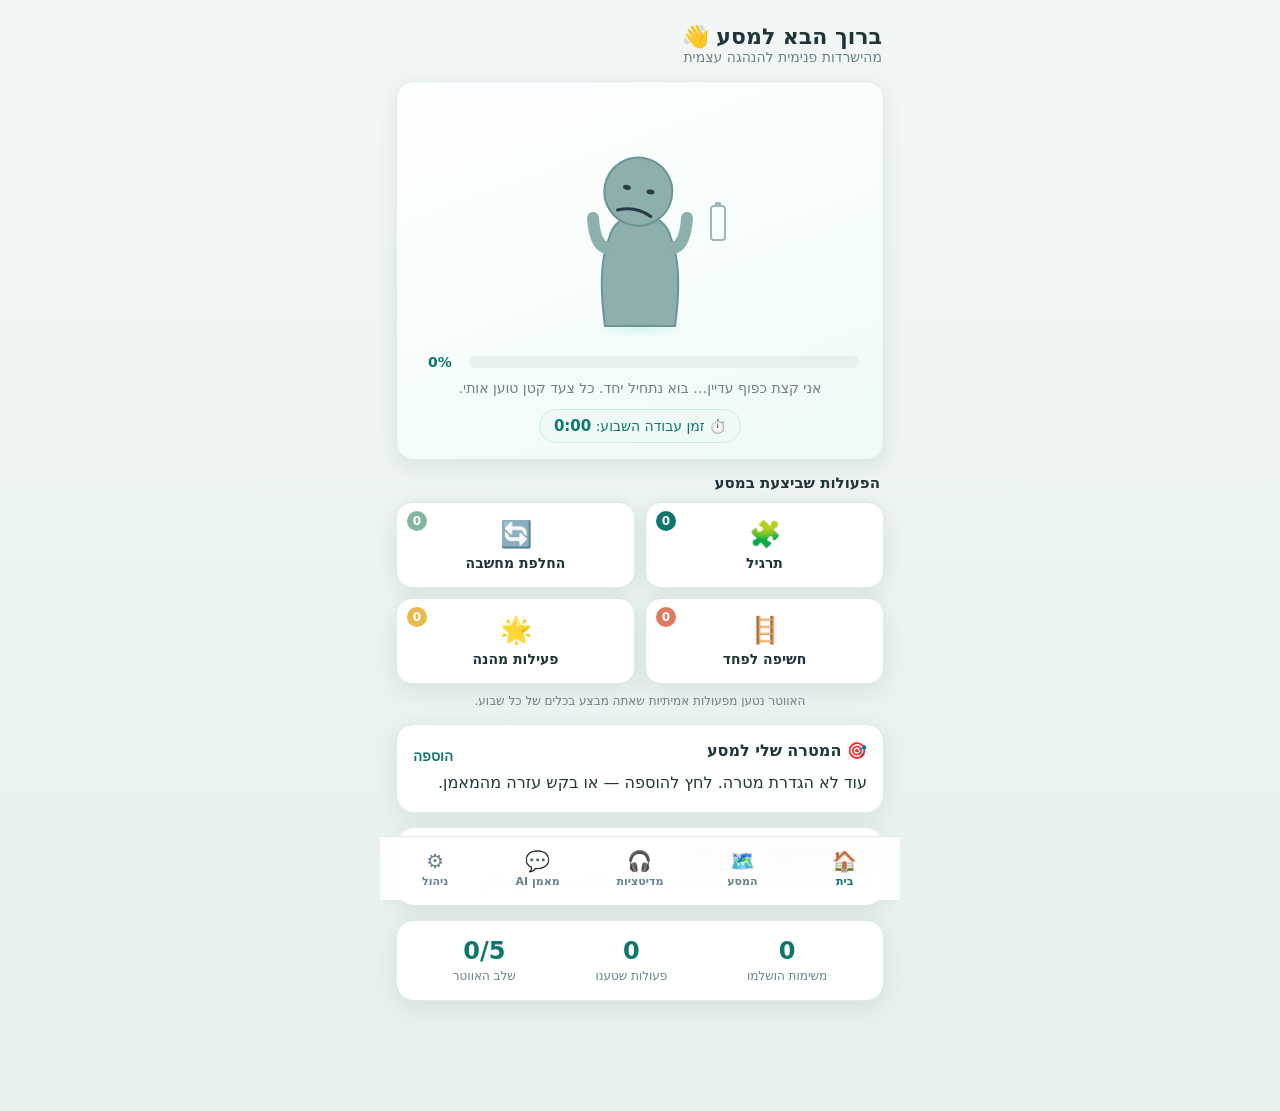
==== index.html @ 42bfd76a "מסע 8 השבועות — אפליקציית הקורס" ====
<!doctype html>
<html lang="he" dir="rtl">
<head>
  <meta charset="utf-8">
  <meta name="viewport" content="width=device-width, initial-scale=1, viewport-fit=cover">
  <meta name="theme-color" content="#0f766e">
  <title>מסע 8 השבועות</title>
  <link rel="manifest" href="manifest.webmanifest">
  <link rel="stylesheet" href="styles.css">
</head>
<body>
  <main id="view" class="view"></main>
  <nav id="nav" class="bottom-nav"></nav>
  <script type="module" src="js/app.js"></script>
  <script>
    if ("serviceWorker" in navigator) {
      window.addEventListener("load", () =>
        navigator.serviceWorker.register("sw.js").catch(() => {}));
    }
  </script>
</body>
</html>
---- styles.css ----
/* ============================================================
   מסע 8 השבועות — עיצוב (RTL, פלטה רגועה טורקיז/מרווה)
   ============================================================ */
:root{
  --bg:#f2f7f6; --bg2:#e6f0ee;
  --card:#ffffff; --ink:#20353a; --subtle:#6a8189;
  --teal:#0f766e; --teal-2:#14b8a6; --sage:#84b59f; --accent:#e07a5f; --gold:#e9b949;
  --line:#dfeae7; --shadow:0 6px 22px rgba(20,60,55,.09);
  --radius:18px;
}
*{box-sizing:border-box;margin:0;padding:0}
html,body{background:linear-gradient(180deg,var(--bg),var(--bg2));color:var(--ink);
  font-family:"Segoe UI","Assistant",system-ui,Arial,sans-serif;-webkit-tap-highlight-color:transparent}
body{min-height:100vh}
.view{max-width:520px;margin:0 auto;padding:16px 16px 96px}

/* כותרת עליונה */
.topbar{display:flex;align-items:center;gap:12px;padding:8px 2px 16px}
.greeting{font-size:22px;font-weight:800}
.subtle{color:var(--subtle);font-size:14px}
.chapter-head{align-items:center}
.back-btn,.link-btn{cursor:pointer}
.back-btn{background:var(--card);border:1px solid var(--line);border-radius:12px;
  width:38px;height:38px;font-size:22px;color:var(--teal);box-shadow:var(--shadow)}

/* כרטיסים */
.card{background:var(--card);border:1px solid var(--line);border-radius:var(--radius);
  padding:16px;margin-bottom:14px;box-shadow:var(--shadow)}
.card h3{font-size:16px;margin-bottom:10px}
.card-head{display:flex;justify-content:space-between;align-items:center}
.link-btn{background:none;border:none;color:var(--teal);font-weight:700;font-size:14px}

/* אווטר */
.avatar-card{text-align:center;background:linear-gradient(160deg,#ffffff,#eefbf8)}
.avatar-wrap{display:flex;justify-content:center}
.avatar-svg{width:210px;height:250px}
.charge-row{display:flex;align-items:center;gap:10px;margin:6px 8px 4px}
.charge-bar{flex:1;height:12px;background:var(--bg2);border-radius:99px;overflow:hidden}
.charge-fill{height:100%;background:linear-gradient(90deg,var(--sage),var(--teal-2),var(--teal));
  border-radius:99px;transition:width .5s ease}
.charge-num{font-weight:800;color:var(--teal);font-size:14px;min-width:38px}
.avatar-msg{color:var(--subtle);font-size:14px;margin-top:8px;line-height:1.5}

/* פעולות מהירות */
.quick-actions{margin-bottom:14px}
.quick-actions h3{font-size:15px;margin:2px 4px 10px}
.qa-grid{display:grid;grid-template-columns:1fr 1fr;gap:10px}
.qa-btn{position:relative;background:var(--card);border:1px solid var(--line);
  border-radius:16px;padding:16px 12px;display:flex;flex-direction:column;align-items:center;
  gap:6px;cursor:pointer;box-shadow:var(--shadow);transition:transform .12s}
.qa-btn:active{transform:scale(.96)}
.qa-btn.static{cursor:default}
.qa-btn.static:active{transform:none}
.qa-note{font-size:12px;color:var(--subtle);text-align:center;margin-top:8px;line-height:1.5}
.work-clock{margin-top:10px;font-size:14px;color:var(--teal);background:#eefaf6;border:1px solid #cdeee5;
  border-radius:99px;padding:7px 14px;display:inline-block}
.work-clock b{font-variant-numeric:tabular-nums;font-size:15px}
.qa-btn.burst{animation:pop .4s ease}
@keyframes pop{0%{transform:scale(1)}40%{transform:scale(1.08);
  box-shadow:0 0 0 4px color-mix(in srgb,var(--c) 30%,transparent)}100%{transform:scale(1)}}
.qa-ico{font-size:26px}
.qa-label{font-weight:700;font-size:14px}
.qa-count{position:absolute;top:8px;left:10px;background:var(--c);color:#fff;
  font-size:12px;font-weight:800;min-width:20px;height:20px;border-radius:99px;
  display:grid;place-items:center;padding:0 5px}

/* מטרה ורגש */
.goal-text{line-height:1.6}
.emotion-row{display:flex;align-items:center;gap:10px;margin-bottom:6px}
.emotion-name{font-weight:800;font-size:18px}
.emotion-trend{color:var(--teal);font-weight:700}
.spark{width:100%;max-width:280px;height:60px;margin-top:6px}

/* סיכום */
.summary-card{display:flex;justify-content:space-around;text-align:center}
.sum-item b{display:block;font-size:24px;color:var(--teal)}
.sum-item span{font-size:12px;color:var(--subtle)}

/* רשימת פרקים */
.chapters-list{display:flex;flex-direction:column;gap:12px}
.chapter-item,.private-card{display:flex;align-items:center;gap:12px;background:var(--card);
  border:1px solid var(--line);border-radius:16px;padding:14px;text-align:right;
  box-shadow:var(--shadow);cursor:pointer;width:100%}
.private-card{cursor:default;background:linear-gradient(160deg,#fff,#f4f0ff);border-style:dashed}
.ch-icon{font-size:30px;width:44px;text-align:center;flex-shrink:0}
.ch-body{flex:1;min-width:0}
.ch-top{display:flex;align-items:center;gap:8px}
.ch-week{font-size:12px;color:var(--subtle);font-weight:700}
.badge-live{background:var(--teal);color:#fff;font-size:11px;font-weight:700;
  padding:2px 8px;border-radius:99px}
.ch-title{font-size:17px;font-weight:800;margin:2px 0}
.ch-shift{font-size:12px;color:var(--subtle)}
.ch-progress{height:6px;background:var(--bg2);border-radius:99px;margin-top:8px;overflow:hidden}
.ch-progress>div{height:100%;background:var(--teal-2);border-radius:99px;transition:width .4s}
.ch-arrow{font-size:26px;color:var(--subtle)}

/* פרק בודד */
.shift-card{text-align:center;background:linear-gradient(160deg,#fff,#eefbf8)}
.shift-from{color:var(--subtle);text-decoration:line-through;font-size:15px}
.shift-arrow{color:var(--teal);font-size:20px;margin:4px 0}
.shift-to{color:var(--teal);font-weight:800;font-size:19px}
.learn-list{list-style:none;display:flex;flex-direction:column;gap:8px}
.learn-list li{padding-right:22px;position:relative;line-height:1.5}
.learn-list li::before{content:"•";position:absolute;right:4px;color:var(--teal);font-size:20px;line-height:1}

/* משימות */
.tasks{display:flex;flex-direction:column;gap:8px}
.task{display:flex;align-items:center;gap:10px;padding:10px 12px;border:1px solid var(--line);
  border-radius:12px;cursor:pointer;transition:background .15s}
.task input{width:20px;height:20px;accent-color:var(--teal);flex-shrink:0}
.task.done{background:#eefaf6;border-color:#cdeee5}
.task.done span{color:var(--subtle);text-decoration:line-through}

/* כלים */
.tool-card{background:linear-gradient(160deg,#fff,#f6fbfa)}
.tool-block h4{font-size:14px;margin:14px 0 8px}
.chip-row,.chip-row{display:flex;flex-wrap:wrap;gap:8px}
.chip{background:var(--bg2);border:1px solid var(--line);border-radius:99px;padding:8px 14px;
  font-size:14px;cursor:pointer;font-weight:600}
.chip.on{background:var(--teal);color:#fff;border-color:var(--teal)}
.rating-row{display:flex;align-items:center;gap:12px;margin-bottom:10px}
.rating-row input[type=range]{flex:1;accent-color:var(--teal)}
.rate-val{font-weight:800;font-size:18px;color:var(--teal);min-width:26px;text-align:center}
.ta{width:100%;border:1px solid var(--line);border-radius:12px;padding:10px;font:inherit;
  resize:vertical;min-height:70px;margin-bottom:8px;background:#fff}
.inp{width:100%;border:1px solid var(--line);border-radius:12px;padding:10px;font:inherit;
  margin-bottom:10px;background:#fff}
.btn{background:var(--teal);color:#fff;border:none;border-radius:12px;padding:11px 18px;
  font:inherit;font-weight:700;cursor:pointer;box-shadow:var(--shadow)}
.btn:disabled{opacity:.45}
.btn.ghost{background:#fff;color:var(--accent);border:1px solid var(--accent);box-shadow:none}
.btn.send{align-self:flex-end}
.mini-log{margin-top:10px;display:flex;flex-direction:column;gap:6px}
.log-line{background:var(--bg);border-radius:10px;padding:8px 10px;font-size:13px;line-height:1.5}
.tool-placeholder .subtle{margin-bottom:6px}
.tools-note{font-size:12px;color:var(--subtle);text-align:center;line-height:1.6;padding:0 8px}
.ext-tool{display:block;color:var(--teal);font-weight:700;padding:8px 0;text-decoration:none}

/* תתי-כלים בשבוע 1 */
.subtool-tabs{display:flex;gap:6px;margin-bottom:14px;background:var(--bg2);padding:4px;border-radius:12px}
.subtool-tab{flex:1;background:none;border:none;border-radius:9px;padding:8px 4px;font:inherit;
  font-size:13px;font-weight:700;color:var(--subtle);cursor:pointer}
.subtool-tab.on{background:#fff;color:var(--teal);box-shadow:var(--shadow)}
.hint{font-size:13.5px;color:var(--ink);line-height:1.6;margin-bottom:10px;background:#eefaf6;
  border-radius:10px;padding:9px 11px}
.chip.alt.on{background:var(--sage);border-color:var(--sage)}
.chip.mini{padding:6px 11px;font-size:13px}
.target-line{margin-top:10px;font-size:14px;background:#f6fbef;border:1px solid #e3ecc9;
  border-radius:10px;padding:8px 11px}

/* דיקנס */
.dickens-section{border-radius:12px;padding:12px;margin-bottom:12px}
.dickens-section.stay{background:#fbf3f0;border:1px solid #f0d9d0}
.dickens-section.change{background:#eefaf6;border:1px solid #cdeee5}
.dickens-section h4{margin:0 0 8px}
.mini-label{display:block;font-size:12.5px;color:var(--subtle);font-weight:700;margin:6px 0 3px}
.ta.big{min-height:110px}
.tiny-note{font-size:12px;color:var(--subtle);margin-top:4px}

/* יומן פעילות */
.palette{display:flex;flex-direction:column;gap:10px}
.pal-group{}
.pal-cat{font-size:12.5px;font-weight:800;color:var(--teal);margin-bottom:5px}
.week-table{display:flex;flex-direction:column;gap:7px}
.day-row{display:flex;align-items:center;gap:10px}
.day-name{width:58px;flex-shrink:0;font-weight:800;font-size:13.5px;color:var(--teal);text-align:center;
  background:var(--bg2);border-radius:9px;padding:9px 0}
.day-time{width:104px;flex-shrink:0;margin-bottom:0;padding:9px 8px;text-align:center}
.day-input{margin-bottom:0;flex:1;min-width:0}
.activation-actions{display:flex;flex-wrap:wrap;gap:8px;margin-top:14px}
.btn.ghost2{background:#fff;color:var(--teal);border:1px solid var(--teal);box-shadow:none}

/* חיבור יומן */
.cal-connect{margin-top:16px;background:#eef6fb;border:1px solid #cfe4f0;border-radius:12px;padding:14px}
.cal-connect h4{margin:0 0 6px}
.cal-time-row{display:flex;align-items:center;gap:10px}
.cal-time{width:auto;margin-bottom:10px}
.gcal-block{margin:10px 0 14px}
.ics-block{border-top:1px solid #cfe4f0;padding-top:12px}
.gcal-link{background:#fff;border:1px solid var(--teal);color:var(--teal);text-align:right}
.gcal-link:active{background:#eefaf6}

/* שבוע 2 — יומן מיפוי מעגל */
.cycle-case{border:1px solid var(--line);border-radius:14px;padding:12px;margin-bottom:12px;background:#fbfdfc}
.case-head{display:flex;justify-content:space-between;align-items:center;margin-bottom:10px}
.case-title{font-weight:800;color:var(--teal);font-size:14px}
.case-del{background:none;border:none;color:var(--accent);font:inherit;font-size:12.5px;font-weight:700;cursor:pointer}
.cycle-flow{display:grid;grid-template-columns:repeat(5,1fr);gap:8px}
.cyc-field{display:flex;flex-direction:column;gap:3px}
.cyc-field label{font-size:12px;font-weight:800;color:var(--teal);text-align:center;
  background:var(--bg2);border-radius:7px;padding:3px}
.cyc-input{border:1px solid var(--line);border-radius:9px;padding:7px;font:inherit;font-size:13px;
  resize:vertical;min-height:48px;background:#fff;width:100%}
.add-case{width:100%;margin-bottom:12px}
@media (max-width:560px){
  .cycle-flow{grid-template-columns:1fr;gap:6px}
  .cyc-field{flex-direction:row;align-items:center;gap:8px}
  .cyc-field label{width:64px;flex-shrink:0;padding:8px 4px}
  .cyc-input{flex:1;min-height:40px}
}

/* שבוע 3 — הרחקת מחשבות */
.def-tech{border:1px solid var(--line);border-radius:14px;padding:14px;margin-bottom:12px;background:#fbfdfc}
.def-tech h5{font-size:15px;margin:0 0 6px;color:var(--teal)}
.anim-stage{position:relative;height:120px;margin-top:10px;border-radius:12px;overflow:hidden;
  background:linear-gradient(180deg,#f3f8fb,#e9f3ef);display:flex;align-items:flex-start;justify-content:center}
.anim-stage.stream{background:linear-gradient(180deg,#e7f3f7,#cfeaf1)}
.anim-stage.stream::after{content:"";position:absolute;bottom:0;left:0;right:0;height:46px;
  background:repeating-linear-gradient(90deg,#bfe3ec,#bfe3ec 12px,#a9d9e4 12px,#a9d9e4 24px);opacity:.6}
.thought-note{position:absolute;top:12px;background:#fff;border:1px solid var(--line);border-radius:10px;
  padding:8px 12px;font-size:14px;max-width:80%;box-shadow:var(--shadow);text-align:center}
.thought-note.fall{animation:fall 3s ease-in forwards}
.thought-note.drift{animation:drift 5s linear forwards}
@keyframes fall{
  0%{transform:translateY(0) scale(1);opacity:1}
  100%{transform:translateY(120px) scale(.25) rotate(8deg);opacity:0}
}
@keyframes drift{
  0%{transform:translateX(0) scale(1) rotate(0);opacity:1;top:20px}
  100%{transform:translateX(-140%) scale(.7) rotate(-6deg);opacity:0;top:60px}
}

/* מסגור מחדש NLP */
.reframe-list{display:flex;flex-direction:column;gap:10px}
.reframe-row{display:grid;grid-template-columns:1fr 1fr;gap:10px;border:1px solid var(--line);
  border-radius:12px;padding:10px;background:#fbfdfc}
.reframe-q{display:flex;gap:8px}
.step-num{flex-shrink:0;width:24px;height:24px;border-radius:50%;background:var(--teal);color:#fff;
  font-size:13px;font-weight:800;display:grid;place-items:center}
.q-text{font-size:13.5px;font-weight:700;line-height:1.45}
.q-hint{font-size:12px;color:var(--subtle);line-height:1.5;margin-top:4px}
.reframe-a .ta{margin-bottom:0;min-height:80px;height:100%}
@media (max-width:560px){
  .reframe-row{grid-template-columns:1fr}
}

/* שבוע 4 — מחוון נשימה */
.breath-pacer{display:flex;flex-direction:column;align-items:center;gap:10px;margin:6px 0 14px}
.breath-circle{width:130px;height:130px;border-radius:50%;display:grid;place-items:center;
  background:radial-gradient(circle,#bfe9e0,#6fc7ba);color:#0b4a44;font-weight:800;font-size:15px;
  box-shadow:0 6px 20px rgba(15,118,110,.25);transition:transform .3s}
.breath-circle.breathing{animation:breathe 12s ease-in-out infinite}
@keyframes breathe{
  0%{transform:scale(.75)} 33%{transform:scale(1.25)} 100%{transform:scale(.75)}
}

/* טיימר מונחה */
.timer-display{background:#eefaf6;border:1px solid #cdeee5;border-radius:14px;padding:16px;
  text-align:center;margin:8px 0}
.timer-phase{font-size:15px;font-weight:800;color:var(--teal)}
.timer-count{font-size:40px;font-weight:800;color:var(--ink);letter-spacing:1px;margin:4px 0;font-variant-numeric:tabular-nums}
.timer-cue{font-size:13px;color:var(--subtle)}
.timer-step{font-size:12px;color:var(--subtle);margin-top:6px}
.timer-idle,.timer-done{font-size:16px;font-weight:700;color:var(--subtle);padding:12px}
.timer-done{color:var(--teal)}
.hidden{display:none}
.sens-chip.on{background:var(--accent);color:#fff;border-color:var(--accent)}

/* טבלת חשיפות */
.exp-table{border:1px solid var(--line);border-radius:12px;overflow:hidden;margin-bottom:12px}
.exp-head{display:flex;background:#eefaf6;font-weight:800;font-size:12.5px;color:var(--teal)}
.exp-head>div{padding:8px 6px;border-left:1px solid #d7e9e4}
.exp-del-col{flex-basis:28px;flex-shrink:0}
.exp-row{display:flex;border-top:1px solid var(--line);align-items:stretch}
.exp-cell{border-left:1px solid var(--line);padding:4px}
.exp-input{width:100%;border:none;background:transparent;font:inherit;font-size:12.5px;resize:vertical;
  min-height:44px;padding:4px}
.exp-input:focus{outline:2px solid var(--teal-2);border-radius:6px}
.exp-del{flex-basis:28px;flex-shrink:0;background:none;border:none;color:var(--accent);cursor:pointer;font-size:14px}
@media (max-width:560px){
  .exp-head{display:none}
  .exp-row{flex-direction:column;position:relative;padding:6px 0}
  .exp-cell{flex-basis:auto!important;border-left:none;border-bottom:1px dashed var(--line)}
  .exp-cell .exp-input::placeholder{color:var(--teal);opacity:.7;font-weight:700}
  .exp-del{position:absolute;top:6px;left:6px}
}

/* שבוע 5 — עיוותי חשיבה */
.dist-list{display:flex;flex-direction:column;gap:10px;margin-bottom:12px}
.dist-card{border:1px solid var(--line);border-radius:12px;padding:11px 13px;background:#fbfdfc}
.dist-top{display:flex;justify-content:space-between;align-items:center;gap:8px;margin-bottom:6px;flex-wrap:wrap}
.dist-name{font-weight:800;font-size:15px;color:var(--teal)}
.dist-common{font-size:11.5px;color:var(--subtle);background:var(--bg2);padding:2px 8px;border-radius:99px}
.dist-ex{font-size:13px;line-height:1.5;margin-bottom:3px}
.dist-ad{font-size:13px;line-height:1.5;color:#1c6b4f}

/* טבלה רחבה (7 עמודות) */
.exp-table.wide{overflow-x:auto}
.exp-table.wide .exp-head,.exp-table.wide #thoughtRows .exp-row{min-width:660px}
@media (max-width:560px){
  .exp-table.wide .exp-head,.exp-table.wide #thoughtRows .exp-row{min-width:0}
}

/* בודק AI */
.rules-list{margin:0 0 12px;padding-right:20px;display:flex;flex-direction:column;gap:4px}
.rules-list li{font-size:13.5px;line-height:1.5}
.tc-result{margin-top:12px}
.tc-loading{color:var(--subtle);font-style:italic;padding:10px}
.tc-reply{background:#eefaf6;border:1px solid #cdeee5;border-radius:12px;padding:12px 14px;
  line-height:1.6;font-size:14.5px}

/* שבוע 6 — תהליך מודרך (פוקוסינג) */
.focus-step{display:flex;gap:10px;border:1px solid var(--line);border-radius:12px;padding:12px;
  margin-bottom:10px;background:#fbfdfc;line-height:1.55;font-size:14px}
.focus-step .fs-num{flex-shrink:0;width:26px;height:26px;border-radius:50%;background:var(--sage);
  color:#fff;font-weight:800;display:grid;place-items:center;font-size:13px}
.focus-step .inp,.focus-step .ta{margin-top:6px;margin-bottom:0}
.release-stage{min-height:0;display:flex;flex-direction:column;align-items:center;gap:8px}
.release-orb{width:70px;height:70px;border-radius:50%;margin-top:12px;
  background:radial-gradient(circle,#cdeee5,#84b59f);animation:release 3.5s ease-out forwards}
.release-text{color:var(--teal);font-weight:700;font-size:14px;animation:fadein 1s}
@keyframes release{0%{transform:scale(1);opacity:.9}100%{transform:scale(2.2);opacity:0}}
@keyframes fadein{from{opacity:0}to{opacity:1}}

/* שבוע 7 — סולם פחדים */
.rules-ol,.imaginal-steps{margin:0;padding-right:22px;display:flex;flex-direction:column;gap:7px}
.rules-ol li,.imaginal-steps li{font-size:13.5px;line-height:1.55}
.warn-note{background:#fbf3f0;border:1px solid #f0d9d0;border-radius:10px;padding:9px 11px;
  font-size:13px;color:#9a4a3a;margin-bottom:10px}
.sud-row{display:flex;align-items:center;gap:10px;margin-bottom:8px}
.sud-row span{width:44px;font-size:13px;font-weight:700;color:var(--subtle)}
.sud-row .sud{flex:1;accent-color:var(--teal)}
.sud-row b{width:26px;text-align:center;color:var(--teal)}
.rung{border:1px solid var(--line);border-radius:12px;padding:10px;margin-bottom:9px;background:#fbfdfc}
.rung-head{display:flex;align-items:center;gap:8px;margin-bottom:8px}
.rung-num{flex-shrink:0;width:26px;height:26px;border-radius:50%;background:var(--accent);color:#fff;
  font-weight:800;display:grid;place-items:center;font-size:13px}
.rung-desc{margin-bottom:0;flex:1;min-width:0}
.rung-del{flex-shrink:0;background:none;border:none;color:var(--accent);cursor:pointer;font-size:14px}
.rung-scores{display:flex;flex-wrap:wrap;align-items:center;gap:10px}
.rung-scores label{font-size:11.5px;color:var(--subtle);font-weight:700;display:flex;flex-direction:column;gap:3px}
.rung-score{width:64px;border:1px solid var(--line);border-radius:8px;padding:6px;font:inherit;text-align:center}
.rung-drop{font-size:12px;font-weight:700;color:var(--subtle)}
.rung-drop.ready{color:#1c6b4f}
.example-load{display:flex;gap:8px;margin:6px 0 12px}
.example-load .inp{margin-bottom:0;flex:1}

/* שבוע 8 — ערכים */
.heart-note{background:#fbeef0;border:1px solid #f2d6dc;border-radius:10px;padding:10px 12px;
  font-size:13.5px;line-height:1.55;margin-bottom:10px}
.val-palette{margin-bottom:12px}
.val-list{display:flex;flex-direction:column;gap:7px}
.val-row{display:flex;align-items:center;gap:8px;padding:5px;border-radius:10px}
.val-row.top3{background:#eef7f0;border:1px solid #cfe8d6}
.val-rank{flex-shrink:0;width:24px;height:24px;border-radius:50%;background:var(--bg2);color:var(--teal);
  font-weight:800;display:grid;place-items:center;font-size:12px}
.val-row.top3 .val-rank{background:var(--teal);color:#fff}
.val-input{margin-bottom:0;flex:1;min-width:0}
.val-move{display:flex;flex-direction:column;gap:2px}
.val-move button{background:var(--bg2);border:1px solid var(--line);border-radius:6px;cursor:pointer;
  font-size:9px;line-height:1;padding:3px 5px;color:var(--teal)}
.val-move button:disabled{opacity:.3;cursor:default}
.realize-value{border:1px solid var(--line);border-radius:12px;padding:12px;margin-bottom:12px;background:#fbfdfc}
.realize-value h5{margin:0 0 8px;color:var(--teal)}
.realize-way{margin-bottom:8px}

/* מדיטציות */
.med-block{background:linear-gradient(160deg,#fff,#f4faf9)}
.med-item{border:1px solid var(--line);border-radius:12px;padding:12px;margin-bottom:10px;background:#fff}
.med-name{font-weight:800;font-size:15px;margin-bottom:4px}
.med-actions{display:flex;flex-wrap:wrap;gap:8px;margin-top:8px}
.med-actions .btn{text-decoration:none;font-size:13.5px;padding:9px 14px}

/* מאמן AI */
.tool-tabs{display:flex;gap:8px;overflow-x:auto;padding-bottom:8px;margin-bottom:10px}
.tool-tab{white-space:nowrap;background:var(--card);border:1px solid var(--line);border-radius:99px;
  padding:8px 14px;font:inherit;font-size:13px;font-weight:600;cursor:pointer}
.tool-tab.on{background:var(--teal);color:#fff;border-color:var(--teal)}
.chat{display:flex;flex-direction:column;gap:10px;min-height:46vh;max-height:56vh;overflow-y:auto;
  padding:6px;margin-bottom:10px}
.chat-empty{text-align:center;color:var(--ink);margin:auto;line-height:2}
.bubble{max-width:82%;padding:11px 14px;border-radius:16px;line-height:1.55;font-size:15px;
  white-space:pre-wrap;word-break:break-word}
.bubble.user{align-self:flex-start;background:var(--teal);color:#fff;border-bottom-right-radius:4px}
.bubble.assistant{align-self:flex-end;background:#fff;border:1px solid var(--line);border-bottom-left-radius:4px}
.bubble.typing{color:var(--subtle);font-style:italic}
.chat-input{display:flex;gap:8px;align-items:flex-end}
.chat-input .ta{margin-bottom:0;min-height:46px}

/* ניהול */
.field{display:block;font-weight:700;font-size:14px;margin-bottom:8px}
.field .inp,.field .ta{margin-top:6px;font-weight:400}
.prompt-ta{font-size:13px;line-height:1.5}
.med-edit{border:1px solid var(--line);border-radius:12px;padding:12px;margin-bottom:10px;background:#fbfdfc}
.med-edit .field{margin-bottom:8px}
.switch-row{display:flex;justify-content:space-between;align-items:center;margin-bottom:10px}
.switch-row input{width:22px;height:22px;accent-color:var(--teal)}
.ext-form{display:flex;flex-direction:column}
.card.danger{border-color:#f0d3cc}

/* סרטון פרק */
.video-card h3{margin-bottom:10px}
.video-frame{position:relative;width:100%;padding-top:56.25%;border-radius:12px;overflow:hidden;background:#000}
.video-frame iframe{position:absolute;inset:0;width:100%;height:100%;border:0}
.video-el{width:100%;border-radius:12px;background:#000}

/* עורך ספריית מדיטציות (ניהול) */
.lib-topic{border:1px solid var(--line);border-radius:12px;padding:12px;margin-bottom:12px;background:#fbfdfc}
.lib-topic-head{display:flex;justify-content:space-between;align-items:center;margin-bottom:8px;font-size:15px}
.lib-item{border:1px dashed var(--line);border-radius:10px;padding:8px;margin-bottom:8px}
.lib-item .inp{margin-bottom:6px}
.del-item{color:var(--accent)}
.del-topic{color:var(--accent)}

/* ניווט תחתון */
.bottom-nav{position:fixed;bottom:0;left:0;right:0;background:rgba(255,255,255,.92);
  backdrop-filter:blur(10px);border-top:1px solid var(--line);display:flex;
  max-width:520px;margin:0 auto;padding:6px 4px calc(6px + env(safe-area-inset-bottom))}
.nav-btn{flex:1;background:none;border:none;display:flex;flex-direction:column;align-items:center;
  gap:2px;padding:6px 2px;color:var(--subtle);font:inherit;font-size:11px;font-weight:600;cursor:pointer}
.nav-btn.active{color:var(--teal)}
.nav-ico{font-size:20px}

/* טוסט */
#toast{position:fixed;bottom:78px;left:50%;transform:translateX(-50%) translateY(20px);
  background:var(--ink);color:#fff;padding:10px 18px;border-radius:12px;font-size:14px;
  opacity:0;pointer-events:none;transition:.25s;z-index:50}
#toast.show{opacity:1;transform:translateX(-50%) translateY(0)}

@media (max-width:360px){.avatar-svg{width:180px;height:214px}}
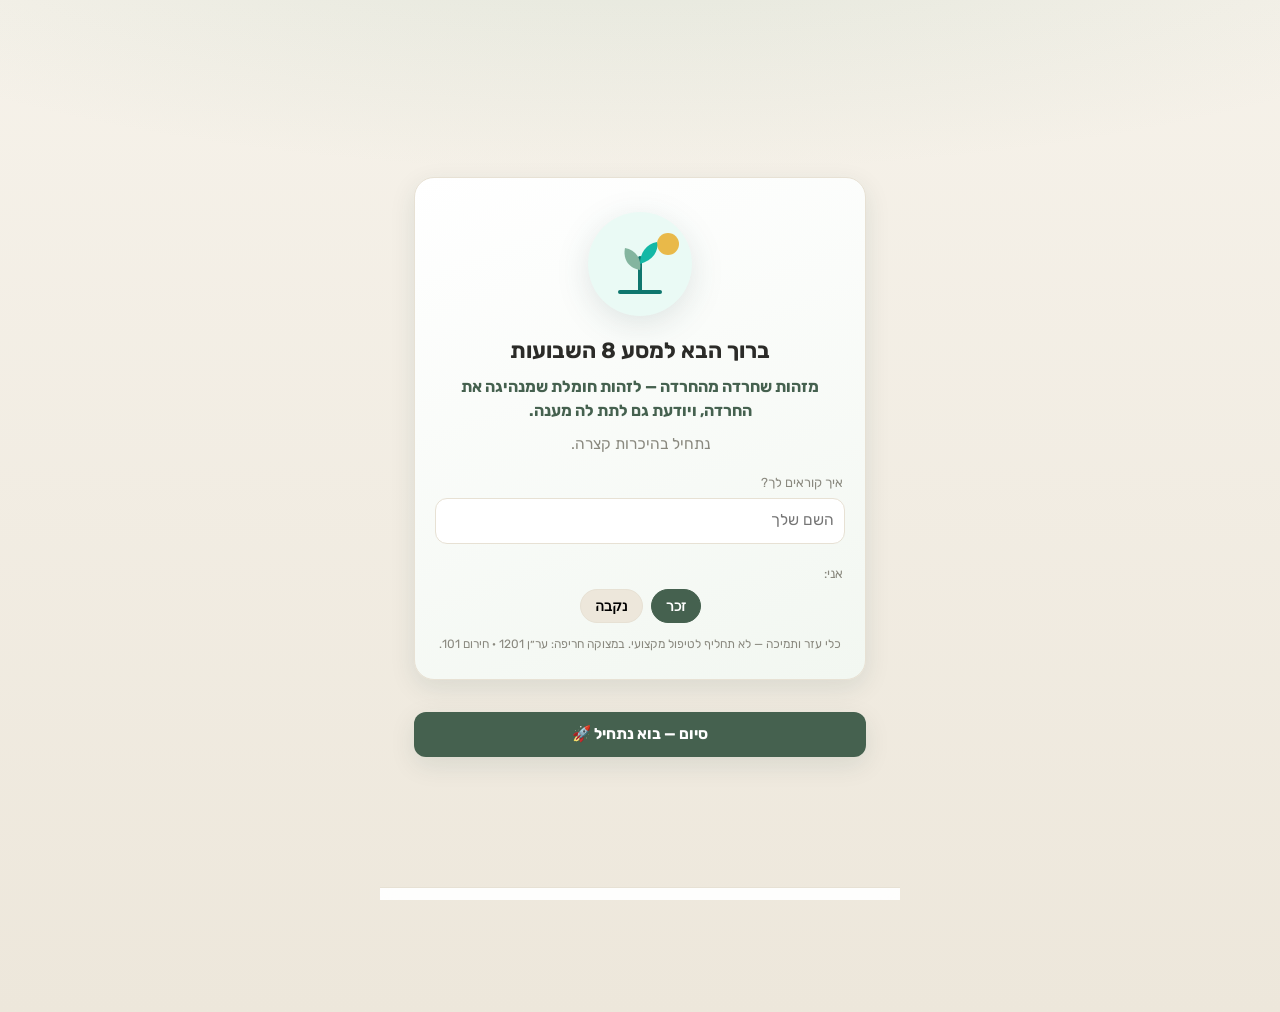
==== commit ea28b8e5: "עיצוב חדש (שלב א): פלטה "שקט מינימלי" — לבן-חם, ירוק-מרווה, כותרות עיתונאיות - שכבת tokens חדשה: רקע" ====
--- a/index.html
+++ b/index.html
@@ -3,9 +3,12 @@
 <head>
   <meta charset="utf-8">
   <meta name="viewport" content="width=device-width, initial-scale=1, viewport-fit=cover">
-  <meta name="theme-color" content="#0f766e">
+  <meta name="theme-color" content="#45614F">
   <title>מסע 8 השבועות</title>
   <link rel="manifest" href="manifest.webmanifest">
+  <link rel="preconnect" href="https://fonts.googleapis.com">
+  <link rel="preconnect" href="https://fonts.gstatic.com" crossorigin>
+  <link rel="stylesheet" href="https://fonts.googleapis.com/css2?family=Frank+Ruhl+Libre:wght@500;700;900&display=swap">
   <link rel="stylesheet" href="styles.css">
 </head>
 <body>
--- a/styles.css
+++ b/styles.css
@@ -1,16 +1,31 @@
+@font-face{font-family:'Rubik';font-style:normal;font-weight:400;font-display:swap;src:url('fonts/rubik-hebrew-400.woff2') format('woff2');unicode-range:U+0307-0308, U+0590-05FF, U+200C-2010, U+20AA, U+25CC, U+FB1D-FB4F;}
+@font-face{font-family:'Rubik';font-style:normal;font-weight:400;font-display:swap;src:url('fonts/rubik-latin-400.woff2') format('woff2');unicode-range:U+0000-00FF, U+0131, U+0152-0153, U+02BB-02BC, U+02C6, U+02DA, U+02DC, U+0304, U+0308, U+0329, U+2000-206F, U+20AC, U+2122, U+2191, U+2193, U+2212, U+2215, U+FEFF, U+FFFD;}
+@font-face{font-family:'Rubik';font-style:normal;font-weight:500;font-display:swap;src:url('fonts/rubik-hebrew-500.woff2') format('woff2');unicode-range:U+0307-0308, U+0590-05FF, U+200C-2010, U+20AA, U+25CC, U+FB1D-FB4F;}
+@font-face{font-family:'Rubik';font-style:normal;font-weight:500;font-display:swap;src:url('fonts/rubik-latin-500.woff2') format('woff2');unicode-range:U+0000-00FF, U+0131, U+0152-0153, U+02BB-02BC, U+02C6, U+02DA, U+02DC, U+0304, U+0308, U+0329, U+2000-206F, U+20AC, U+2122, U+2191, U+2193, U+2212, U+2215, U+FEFF, U+FFFD;}
+@font-face{font-family:'Rubik';font-style:normal;font-weight:700;font-display:swap;src:url('fonts/rubik-hebrew-700.woff2') format('woff2');unicode-range:U+0307-0308, U+0590-05FF, U+200C-2010, U+20AA, U+25CC, U+FB1D-FB4F;}
+@font-face{font-family:'Rubik';font-style:normal;font-weight:700;font-display:swap;src:url('fonts/rubik-latin-700.woff2') format('woff2');unicode-range:U+0000-00FF, U+0131, U+0152-0153, U+02BB-02BC, U+02C6, U+02DA, U+02DC, U+0304, U+0308, U+0329, U+2000-206F, U+20AC, U+2122, U+2191, U+2193, U+2212, U+2215, U+FEFF, U+FFFD;}
+@font-face{font-family:'Rubik';font-style:normal;font-weight:800;font-display:swap;src:url('fonts/rubik-hebrew-800.woff2') format('woff2');unicode-range:U+0307-0308, U+0590-05FF, U+200C-2010, U+20AA, U+25CC, U+FB1D-FB4F;}
+@font-face{font-family:'Rubik';font-style:normal;font-weight:800;font-display:swap;src:url('fonts/rubik-latin-800.woff2') format('woff2');unicode-range:U+0000-00FF, U+0131, U+0152-0153, U+02BB-02BC, U+02C6, U+02DA, U+02DC, U+0304, U+0308, U+0329, U+2000-206F, U+20AC, U+2122, U+2191, U+2193, U+2212, U+2215, U+FEFF, U+FFFD;}
 /* ============================================================
    מסע 8 השבועות — עיצוב (RTL, פלטה רגועה טורקיז/מרווה)
    ============================================================ */
 :root{
-  --bg:#f2f7f6; --bg2:#e6f0ee;
-  --card:#ffffff; --ink:#20353a; --subtle:#6a8189;
-  --teal:#0f766e; --teal-2:#14b8a6; --sage:#84b59f; --accent:#e07a5f; --gold:#e9b949;
-  --line:#dfeae7; --shadow:0 6px 22px rgba(20,60,55,.09);
-  --radius:18px;
+  --bg:#f6f2ea; --bg2:#ede7db;
+  --card:#ffffff; --ink:#2b2b28; --subtle:#8a897f;
+  --teal:#45614f; --teal-2:#6e8c7d; --sage:#8fb69c; --accent:#c08457; --gold:#b08a57;
+  --calm:#7e93a8; --rose:#b98ba8;
+  --line:#e7e1d4; --shadow:0 8px 24px rgba(69,97,79,.09);
+  --radius:20px;
+  --font-head:'Frank Ruhl Libre','David','Rubik',serif;
 }
 *{box-sizing:border-box;margin:0;padding:0}
-html,body{background:linear-gradient(180deg,var(--bg),var(--bg2));color:var(--ink);
-  font-family:"Segoe UI","Assistant",system-ui,Arial,sans-serif;-webkit-tap-highlight-color:transparent}
+html,body{background:radial-gradient(120% 42% at 50% -8%, rgba(126,169,140,.16), rgba(126,169,140,0) 60%),
+  linear-gradient(180deg,var(--bg),var(--bg2));color:var(--ink);
+  font-family:'Rubik',"Assistant","Segoe UI",system-ui,Arial,sans-serif;-webkit-tap-highlight-color:transparent;
+  -webkit-font-smoothing:antialiased;text-rendering:optimizeLegibility}
+/* כותרות בפונט עיתונאי (מתדרדר בעדינות ל-David/Rubik באופליין) */
+.greeting,.card h3,.card h4,.ch-title,.central-q-text,.flag-text,.shift-to,.leader-label,
+.benefit-line,.identity-then p,.lead-line b{font-family:var(--font-head);letter-spacing:-.005em}
 body{min-height:100vh}
 .view{max-width:520px;margin:0 auto;padding:16px 16px 96px}
 
@@ -31,7 +46,7 @@
 .link-btn{background:none;border:none;color:var(--teal);font-weight:700;font-size:14px}
 
 /* אווטר */
-.avatar-card{text-align:center;background:linear-gradient(160deg,#ffffff,#eefbf8)}
+.avatar-card{text-align:center;background:linear-gradient(160deg,#ffffff,#f2f7f1)}
 .avatar-wrap{display:flex;justify-content:center}
 .avatar-svg{width:210px;height:250px}
 .charge-row{display:flex;align-items:center;gap:10px;margin:6px 8px 4px}
@@ -40,6 +55,8 @@
   border-radius:99px;transition:width .5s ease}
 .charge-num{font-weight:800;color:var(--teal);font-size:14px;min-width:38px}
 .avatar-msg{color:var(--subtle);font-size:14px;margin-top:8px;line-height:1.5}
+.leader-label{font-weight:800;font-size:14px;color:var(--teal);margin:8px 0 6px}
+.leader-hint{color:var(--subtle);font-size:12px;margin-top:4px;line-height:1.5}
 
 /* פעולות מהירות */
 .quick-actions{margin-bottom:14px}
@@ -52,7 +69,7 @@
 .qa-btn.static{cursor:default}
 .qa-btn.static:active{transform:none}
 .qa-note{font-size:12px;color:var(--subtle);text-align:center;margin-top:8px;line-height:1.5}
-.work-clock{margin-top:10px;font-size:14px;color:var(--teal);background:#eefaf6;border:1px solid #cdeee5;
+.work-clock{margin-top:10px;font-size:14px;color:var(--teal);background:#eef3ec;border:1px solid #d8e6da;
   border-radius:99px;padding:7px 14px;display:inline-block}
 .work-clock b{font-variant-numeric:tabular-nums;font-size:15px}
 .qa-btn.burst{animation:pop .4s ease}
@@ -94,8 +111,42 @@
 .ch-progress>div{height:100%;background:var(--teal-2);border-radius:99px;transition:width .4s}
 .ch-arrow{font-size:26px;color:var(--subtle)}
 
-/* פרק בודד */
-.shift-card{text-align:center;background:linear-gradient(160deg,#fff,#eefbf8)}
+/* השאלה המרכזית במפת המסע */
+.central-q-card{text-align:center;background:linear-gradient(160deg,#45614f,#33493c);color:#fff}
+.central-q-label{font-size:12px;opacity:.85;letter-spacing:.02em;margin-bottom:6px}
+.central-q-text{font-size:20px;font-weight:800;line-height:1.4}
+.central-q-sub{font-size:13px;opacity:.9;margin-top:8px;line-height:1.5}
+.ch-flag{font-size:13px;color:var(--teal);font-weight:700;margin:2px 0}
+.map-phase{font-size:12px;font-weight:800;color:var(--teal);letter-spacing:.03em;
+  margin:14px 4px 2px;padding-bottom:4px;border-bottom:2px solid var(--teal-2);display:inline-block}
+/* פרוטוקול המענה — כרטיס בית */
+.protocol-card{background:linear-gradient(160deg,#fff,#f2f7f1)}
+[data-theme="dark"] .protocol-card{background:linear-gradient(160deg,var(--card),#10201e)}
+.protocol-mini{display:flex;flex-wrap:wrap;gap:6px;margin:8px 0 12px}
+.protocol-chip{background:var(--bg2);border:1px solid var(--line);border-radius:99px;
+  padding:5px 10px;font-size:12.5px;font-weight:700;color:var(--ink)}
+/* משפט הבחנה בין שבועות דומים */
+.week-distinction{font-size:12.5px;color:var(--teal);line-height:1.6;background:#eef3ec;
+  border:1px dashed #bfe3d9;border-radius:10px;padding:8px 11px;margin-bottom:12px}
+[data-theme="dark"] .week-distinction{background:#122a27;border-color:#1f4d45}
+/* סגירת הזהות בשבוע 8 */
+.identity-then{background:#eef3ec;border:1px solid #d8e6da;border-radius:12px;padding:12px 14px;
+  margin-bottom:12px;line-height:1.7}
+.identity-then-label{font-size:12.5px;color:var(--subtle);font-weight:700;margin-bottom:4px}
+[data-theme="dark"] .identity-then{background:#122a27;border-color:#1f4d45}
+/* הבטחת היעד בכניסה */
+.onb-promise{font-size:16px;font-weight:700;line-height:1.55;color:var(--teal);margin-bottom:8px}
+
+/* פרק בודד — תועלת ורגע הדגל */
+.benefit-card{background:linear-gradient(160deg,#fff,#f2f7f1)}
+.benefit-line{font-size:17px;font-weight:700;line-height:1.55;margin-bottom:12px}
+.flag-moment{background:#45614f;color:#fff;border-radius:14px;padding:14px 16px;text-align:center}
+.flag-label{font-size:12px;opacity:.9;margin-bottom:4px}
+.flag-text{font-size:20px;font-weight:800;line-height:1.35}
+.lead-line{font-size:13px;color:var(--teal);line-height:1.6;margin-bottom:12px;
+  background:#eef3ec;border:1px dashed #bfe3d9;border-radius:12px;padding:10px 12px}
+.lead-line b{font-size:15px;color:var(--teal)}
+.shift-card{text-align:center;background:linear-gradient(160deg,#fff,#f2f7f1)}
 .shift-from{color:var(--subtle);text-decoration:line-through;font-size:15px}
 .shift-arrow{color:var(--teal);font-size:20px;margin:4px 0}
 .shift-to{color:var(--teal);font-weight:800;font-size:19px}
@@ -108,11 +159,11 @@
 .task{display:flex;align-items:center;gap:10px;padding:10px 12px;border:1px solid var(--line);
   border-radius:12px;cursor:pointer;transition:background .15s}
 .task input{width:20px;height:20px;accent-color:var(--teal);flex-shrink:0}
-.task.done{background:#eefaf6;border-color:#cdeee5}
+.task.done{background:#eef3ec;border-color:#d8e6da}
 .task.done span{color:var(--subtle);text-decoration:line-through}
 
 /* כלים */
-.tool-card{background:linear-gradient(160deg,#fff,#f6fbfa)}
+.tool-card{background:linear-gradient(160deg,#fff,#f7f9f4)}
 .tool-block h4{font-size:14px;margin:14px 0 8px}
 .chip-row,.chip-row{display:flex;flex-wrap:wrap;gap:8px}
 .chip{background:var(--bg2);border:1px solid var(--line);border-radius:99px;padding:8px 14px;
@@ -134,6 +185,8 @@
 .log-line{background:var(--bg);border-radius:10px;padding:8px 10px;font-size:13px;line-height:1.5}
 .tool-placeholder .subtle{margin-bottom:6px}
 .tools-note{font-size:12px;color:var(--subtle);text-align:center;line-height:1.6;padding:0 8px}
+.chapter-footer{display:flex;justify-content:center;margin:18px 0 8px}
+.chapter-footer .back-all{width:100%;max-width:420px}
 .ext-tool{display:block;color:var(--teal);font-weight:700;padding:8px 0;text-decoration:none}
 
 /* תתי-כלים בשבוע 1 */
@@ -141,7 +194,17 @@
 .subtool-tab{flex:1;background:none;border:none;border-radius:9px;padding:8px 4px;font:inherit;
   font-size:13px;font-weight:700;color:var(--subtle);cursor:pointer}
 .subtool-tab.on{background:#fff;color:var(--teal);box-shadow:var(--shadow)}
-.hint{font-size:13.5px;color:var(--ink);line-height:1.6;margin-bottom:10px;background:#eefaf6;
+/* מתג דו-שלבי (חלק א / חלק ב) */
+.part-toggle{display:flex;gap:8px;margin-bottom:10px}
+.part-btn{flex:1;background:var(--bg2);border:1px solid var(--line);border-radius:12px;padding:10px 6px;
+  font:inherit;font-size:13.5px;font-weight:800;color:var(--subtle);cursor:pointer}
+.part-btn.on{background:var(--teal);color:#fff;border-color:var(--teal)}
+/* שאלות מאתגרות בטופסי החשיפה */
+.prep-challenge{border:1px solid var(--line);border-radius:12px;padding:10px 12px;margin:6px 0 10px;background:#f7fbfa}
+.prep-ch-title{font-weight:800;color:var(--teal);font-size:14px;margin-bottom:6px}
+[data-theme="dark"] .prep-challenge{background:#0f1e20;border-color:#1f4d45}
+.burden-item{margin-bottom:8px}
+.hint{font-size:13.5px;color:var(--ink);line-height:1.6;margin-bottom:10px;background:#eef3ec;
   border-radius:10px;padding:9px 11px}
 .chip.alt.on{background:var(--sage);border-color:var(--sage)}
 .chip.mini{padding:6px 11px;font-size:13px}
@@ -151,7 +214,7 @@
 /* דיקנס */
 .dickens-section{border-radius:12px;padding:12px;margin-bottom:12px}
 .dickens-section.stay{background:#fbf3f0;border:1px solid #f0d9d0}
-.dickens-section.change{background:#eefaf6;border:1px solid #cdeee5}
+.dickens-section.change{background:#eef3ec;border:1px solid #d8e6da}
 .dickens-section h4{margin:0 0 8px}
 .mini-label{display:block;font-size:12.5px;color:var(--subtle);font-weight:700;margin:6px 0 3px}
 .ta.big{min-height:110px}
@@ -178,7 +241,7 @@
 .gcal-block{margin:10px 0 14px}
 .ics-block{border-top:1px solid #cfe4f0;padding-top:12px}
 .gcal-link{background:#fff;border:1px solid var(--teal);color:var(--teal);text-align:right}
-.gcal-link:active{background:#eefaf6}
+.gcal-link:active{background:#eef3ec}
 
 /* שבוע 2 — יומן מיפוי מעגל */
 .cycle-case{border:1px solid var(--line);border-radius:14px;padding:12px;margin-bottom:12px;background:#fbfdfc}
@@ -245,7 +308,7 @@
 }
 
 /* טיימר מונחה */
-.timer-display{background:#eefaf6;border:1px solid #cdeee5;border-radius:14px;padding:16px;
+.timer-display{background:#eef3ec;border:1px solid #d8e6da;border-radius:14px;padding:16px;
   text-align:center;margin:8px 0}
 .timer-phase{font-size:15px;font-weight:800;color:var(--teal)}
 .timer-count{font-size:40px;font-weight:800;color:var(--ink);letter-spacing:1px;margin:4px 0;font-variant-numeric:tabular-nums}
@@ -258,7 +321,7 @@
 
 /* טבלת חשיפות */
 .exp-table{border:1px solid var(--line);border-radius:12px;overflow:hidden;margin-bottom:12px}
-.exp-head{display:flex;background:#eefaf6;font-weight:800;font-size:12.5px;color:var(--teal)}
+.exp-head{display:flex;background:#eef3ec;font-weight:800;font-size:12.5px;color:var(--teal)}
 .exp-head>div{padding:8px 6px;border-left:1px solid #d7e9e4}
 .exp-del-col{flex-basis:28px;flex-shrink:0}
 .exp-row{display:flex;border-top:1px solid var(--line);align-items:stretch}
@@ -273,7 +336,19 @@
   .exp-cell{flex-basis:auto!important;border-left:none;border-bottom:1px dashed var(--line)}
   .exp-cell .exp-input::placeholder{color:var(--teal);opacity:.7;font-weight:700}
   .exp-del{position:absolute;top:6px;left:6px}
-}
+  .exp-lvl{flex-direction:row!important;align-items:center;gap:8px}
+  .exp-lvl::before{content:"רמת עצימות:";font-size:12px;font-weight:700;color:var(--teal)}
+}
+.exp-group{background:#45614f;color:#fff;font-weight:800;font-size:13px;padding:7px 10px}
+.exp-group.lvl-2{background:#158a7e}
+.exp-group.lvl-3{background:#b0603f}
+.exp-lvl-sel{text-align:center;font-weight:800;color:var(--teal);cursor:pointer}
+.edge-note{background:#eef3ec;border:1px dashed #bfe3d9;border-radius:10px;padding:9px 11px;margin-top:8px}
+[data-theme="dark"] .edge-note{background:#122a27;border-color:#1f4d45}
+.intero-disclaimer{margin:4px 0 12px;line-height:1.6}
+.intero-ack{background:#fff6ee;border:1px solid #f0d3bd;border-radius:12px;padding:12px;margin:8px 0;
+  align-items:flex-start}
+[data-theme="dark"] .intero-ack{background:#2a1e15;border-color:#5a4030}
 
 /* שבוע 5 — עיוותי חשיבה */
 .dist-list{display:flex;flex-direction:column;gap:10px;margin-bottom:12px}
@@ -296,7 +371,7 @@
 .rules-list li{font-size:13.5px;line-height:1.5}
 .tc-result{margin-top:12px}
 .tc-loading{color:var(--subtle);font-style:italic;padding:10px}
-.tc-reply{background:#eefaf6;border:1px solid #cdeee5;border-radius:12px;padding:12px 14px;
+.tc-reply{background:#eef3ec;border:1px solid #d8e6da;border-radius:12px;padding:12px 14px;
   line-height:1.6;font-size:14.5px}
 
 /* שבוע 6 — תהליך מודרך (פוקוסינג) */
@@ -307,7 +382,7 @@
 .focus-step .inp,.focus-step .ta{margin-top:6px;margin-bottom:0}
 .release-stage{min-height:0;display:flex;flex-direction:column;align-items:center;gap:8px}
 .release-orb{width:70px;height:70px;border-radius:50%;margin-top:12px;
-  background:radial-gradient(circle,#cdeee5,#84b59f);animation:release 3.5s ease-out forwards}
+  background:radial-gradient(circle,#d8e6da,#84b59f);animation:release 3.5s ease-out forwards}
 .release-text{color:var(--teal);font-weight:700;font-size:14px;animation:fadein 1s}
 @keyframes release{0%{transform:scale(1);opacity:.9}100%{transform:scale(2.2);opacity:0}}
 @keyframes fadein{from{opacity:0}to{opacity:1}}
@@ -330,8 +405,15 @@
 .rung-scores{display:flex;flex-wrap:wrap;align-items:center;gap:10px}
 .rung-scores label{font-size:11.5px;color:var(--subtle);font-weight:700;display:flex;flex-direction:column;gap:3px}
 .rung-score{width:64px;border:1px solid var(--line);border-radius:8px;padding:6px;font:inherit;text-align:center}
-.rung-drop{font-size:12px;font-weight:700;color:var(--subtle)}
-.rung-drop.ready{color:#1c6b4f}
+.rung-q{margin-bottom:8px}
+.rung-q .mini-label{margin-top:6px}
+.rung-ta{min-height:48px;margin-bottom:6px}
+.rung-checks{display:flex;flex-direction:column;gap:6px;margin-bottom:8px}
+.rung-check{display:flex;align-items:center;gap:8px;font-size:13px;font-weight:600;cursor:pointer;line-height:1.4}
+.rung-check input{width:18px;height:18px;accent-color:var(--teal);flex-shrink:0}
+.rung-drop{font-size:12px;font-weight:700;color:var(--subtle);display:block;background:var(--bg2);
+  border-radius:8px;padding:6px 10px;text-align:center}
+.rung-drop.ready{color:#fff;background:#1c9c74}
 .example-load{display:flex;gap:8px;margin:6px 0 12px}
 .example-load .inp{margin-bottom:0;flex:1}
 
@@ -362,6 +444,16 @@
 .med-actions .btn{text-decoration:none;font-size:13.5px;padding:9px 14px}
 
 /* מאמן AI */
+.coach-actions-card{background:linear-gradient(160deg,#fff,#f7f9f4)}
+.coach-actions-title{font-weight:800;font-size:15px;margin-bottom:10px;text-align:center}
+.coach-actions{display:grid;grid-template-columns:1fr 1fr;gap:8px}
+.coach-action{display:flex;align-items:center;gap:8px;background:var(--bg2);border:1px solid var(--line);
+  border-radius:12px;padding:11px 12px;font:inherit;font-size:13.5px;font-weight:700;cursor:pointer;
+  text-align:right;transition:background .15s,transform .1s}
+.coach-action:hover{background:#eef3ec;transform:translateY(-1px)}
+.coach-action .ca-ico{font-size:18px;flex-shrink:0}
+[data-theme="dark"] .coach-actions-card{background:linear-gradient(160deg,var(--card),#10201e)}
+[data-theme="dark"] .coach-action:hover{background:#122a27}
 .tool-tabs{display:flex;gap:8px;overflow-x:auto;padding-bottom:8px;margin-bottom:10px}
 .tool-tab{white-space:nowrap;background:var(--card);border:1px solid var(--line);border-radius:99px;
   padding:8px 14px;font:inherit;font-size:13px;font-weight:600;cursor:pointer}
@@ -409,7 +501,10 @@
 .nav-btn{flex:1;background:none;border:none;display:flex;flex-direction:column;align-items:center;
   gap:2px;padding:6px 2px;color:var(--subtle);font:inherit;font-size:11px;font-weight:600;cursor:pointer}
 .nav-btn.active{color:var(--teal)}
-.nav-ico{font-size:20px}
+.nav-ico{font-size:20px;display:grid;place-items:center;height:24px}
+.nav-ico svg{width:23px;height:23px}
+.nav-btn{transition:color .18s,transform .12s}
+.nav-btn.active .nav-ico{transform:translateY(-1px)}
 
 /* טוסט */
 #toast{position:fixed;bottom:78px;left:50%;transform:translateX(-50%) translateY(20px);
@@ -418,3 +513,283 @@
 #toast.show{opacity:1;transform:translateX(-50%) translateY(0)}
 
 @media (max-width:360px){.avatar-svg{width:180px;height:214px}}
+
+/* רצף, שיתוף וחגיגה */
+.streak-chip{display:inline-block;background:#fff4e6;color:#c2410c;border:1px solid #fed7aa;
+  border-radius:999px;padding:5px 14px;font-weight:800;font-size:14px;margin-bottom:10px}
+.share-btn{margin-top:14px;width:100%}
+.confetti-layer{position:fixed;inset:0;pointer-events:none;z-index:9999;overflow:hidden}
+.confetti{position:absolute;top:-16px;width:10px;height:14px;border-radius:2px;opacity:.95;
+  animation:confetti-fall linear forwards}
+@keyframes confetti-fall{
+  0%{transform:translateY(-10px) rotate(0deg);opacity:1}
+  100%{transform:translateY(106vh) rotate(720deg);opacity:.85}}
+@media (prefers-reduced-motion:reduce){.confetti{display:none}}
+
+/* Onboarding */
+.onboarding{max-width:520px;margin:0 auto;min-height:100vh;display:flex;flex-direction:column;
+  justify-content:center;padding:24px 18px 40px;gap:18px}
+.onb-dots{display:flex;justify-content:center;gap:8px}
+.onb-dot{width:9px;height:9px;border-radius:99px;background:var(--line)}
+.onb-dot.done{background:var(--sage)}
+.onb-dot.on{background:var(--teal);transform:scale(1.25)}
+.onb-card{text-align:center;background:linear-gradient(160deg,#fff,#f2f7f1);padding:26px 20px}
+.onb-emoji{font-size:52px;margin-bottom:8px}
+.onb-card h2{font-size:22px;margin-bottom:8px}
+.onb-sub{color:var(--subtle);line-height:1.6;margin-bottom:16px}
+.onb-label{display:block;text-align:right;font-size:13px;color:var(--subtle);margin:10px 2px 6px}
+.onb-card .chip-row{justify-content:center;margin-bottom:6px}
+.onb-breath.done{background:var(--sage)}
+.onb-check{display:flex;align-items:center;gap:10px;justify-content:center;font-weight:700;margin:6px 0}
+.onb-check input{width:20px;height:20px;accent-color:var(--teal)}
+.onb-actions{display:flex;gap:10px}
+.onb-actions .onb-next{flex:1}
+
+/* המשימה של היום */
+.today-card{background:linear-gradient(160deg,#fff,#f7f9f4)}
+.today-block{padding:12px 0;border-bottom:1px solid var(--line)}
+.today-block:last-child{border-bottom:none;padding-bottom:2px}
+.today-tag{display:inline-block;font-size:11px;font-weight:800;color:var(--teal);
+  background:#eef3ec;border:1px solid #d8e6da;border-radius:99px;padding:3px 10px;margin-bottom:8px}
+.today-text{line-height:1.55}
+.today-meta{font-size:12px;color:var(--subtle);margin-top:4px}
+.today-actions{display:flex;gap:8px;margin-top:10px;align-items:center}
+.today-done{color:var(--teal);font-weight:700;font-size:14px}
+
+/* ============ מצב כהה ============ */
+:root[data-theme="dark"]{
+  --bg:#1b201c; --bg2:#151a16;
+  --card:#232a24; --ink:#ece7dc; --subtle:#9a9b8f; --line:#333a33;
+  --teal:#5c8871; --teal-2:#8fb69c; --sage:#6e8c7d; --accent:#d69a72; --gold:#d9b968;
+  --calm:#9fb0c4; --rose:#c9a0bd;
+  --shadow:0 10px 30px rgba(0,0,0,.5);
+}
+[data-theme="dark"] .avatar-card,[data-theme="dark"] .shift-card,[data-theme="dark"] .tool-card,
+[data-theme="dark"] .today-card,[data-theme="dark"] .onb-card,[data-theme="dark"] .med-block,
+[data-theme="dark"] .breath-card,[data-theme="dark"] .benefit-card{background:linear-gradient(160deg,var(--card),#10201e)}
+[data-theme="dark"] .lead-line{background:#122a27;border-color:#1f4d45}
+[data-theme="dark"] .central-q-card{background:linear-gradient(160deg,#0d3f3a,#08302c)}
+[data-theme="dark"] .private-card{background:linear-gradient(160deg,var(--card),#1b1830)}
+[data-theme="dark"] .ta,[data-theme="dark"] .inp,[data-theme="dark"] .cyc-input,
+[data-theme="dark"] .rung-desc{background:#0f1e20;color:var(--ink);border-color:var(--line)}
+[data-theme="dark"] .btn.ghost2,[data-theme="dark"] .gcal-link,[data-theme="dark"] .subtool-tab.on,
+[data-theme="dark"] .bubble.assistant,[data-theme="dark"] .med-item,[data-theme="dark"] .thought-note{
+  background:var(--card);color:var(--ink)}
+[data-theme="dark"] .btn.ghost2{color:var(--teal-2);border-color:var(--teal-2)}
+[data-theme="dark"] .gcal-link{color:var(--teal-2);border-color:var(--teal-2)}
+[data-theme="dark"] .btn.ghost{background:transparent}
+[data-theme="dark"] .chip{background:#10201e;color:var(--ink);border-color:var(--line)}
+[data-theme="dark"] .chip.on{color:#04211d}
+[data-theme="dark"] .cycle-case,[data-theme="dark"] .def-tech,[data-theme="dark"] .dist-card,
+[data-theme="dark"] .rung,[data-theme="dark"] .realize-value,[data-theme="dark"] .med-edit,
+[data-theme="dark"] .lib-topic{background:#10201e}
+[data-theme="dark"] .hint,[data-theme="dark"] .timer-display,[data-theme="dark"] .tc-reply,
+[data-theme="dark"] .exp-head,[data-theme="dark"] .today-tag,[data-theme="dark"] .dickens-section.change,
+[data-theme="dark"] .work-clock,[data-theme="dark"] .subtool-tabs{background:#122a27;border-color:#1f4d45;color:var(--ink)}
+[data-theme="dark"] .today-tag,[data-theme="dark"] .work-clock{color:var(--teal-2)}
+[data-theme="dark"] .cal-connect{background:#0f2230;border-color:#1c4258}
+[data-theme="dark"] .dickens-section.stay,[data-theme="dark"] .warn-note,
+[data-theme="dark"] .heart-note{background:#2a1a17;border-color:#5a3a30}
+[data-theme="dark"] .val-row.top3{background:#12291d;border-color:#25543a}
+[data-theme="dark"] .target-line{background:#1e2913;border-color:#3d4d1f}
+[data-theme="dark"] .task.done{background:#12291d;border-color:#25543a}
+[data-theme="dark"] .streak-chip{background:#2a1c0e;color:#fbbf24;border-color:#5b3d13}
+[data-theme="dark"] .bottom-nav{background:rgba(13,26,28,.92)}
+[data-theme="dark"] #toast{background:#04312c;color:#eaf6f3}
+[data-theme="dark"] .badge.locked{opacity:.5}
+
+/* ============ אייקון בכותרת ============ */
+.icon-btn{margin-inline-start:auto;background:var(--card);border:1px solid var(--line);
+  border-radius:12px;width:40px;height:40px;font-size:19px;cursor:pointer;box-shadow:var(--shadow)}
+.achv-link{width:100%;margin-bottom:14px}
+
+/* ============ מסך הישגים ============ */
+.badge-grid{display:grid;grid-template-columns:1fr 1fr;gap:12px;margin-bottom:6px}
+.badge{background:var(--card);border:1px solid var(--line);border-radius:16px;padding:16px 12px;
+  text-align:center;box-shadow:var(--shadow)}
+.badge.locked{opacity:.55;filter:grayscale(.4)}
+.badge-ico{font-size:34px;line-height:1}
+.badge-name{font-weight:800;font-size:14px;margin-top:8px}
+.badge-desc{font-size:12px;color:var(--subtle);margin-top:3px;line-height:1.4}
+.badge.on{border-color:var(--teal-2)}
+
+/* ============ נגן נשימה ============ */
+.breath-overlay{position:fixed;inset:0;z-index:200;background:linear-gradient(180deg,#0b3b37,#072a27);
+  display:flex;flex-direction:column;align-items:center;justify-content:center;gap:18px;padding:24px;color:#eafaf6}
+.breath-close{position:absolute;top:16px;right:16px;background:rgba(255,255,255,.14);border:none;
+  color:#fff;width:40px;height:40px;border-radius:12px;font-size:18px;cursor:pointer}
+.breath-picker{display:flex;flex-wrap:wrap;gap:8px;justify-content:center;max-width:420px}
+.breath-picker .chip{background:rgba(255,255,255,.12);color:#eafaf6;border:1px solid rgba(255,255,255,.2)}
+.breath-picker .chip.on{background:#2dd4bf;color:#04231f;border-color:#2dd4bf}
+.breath-stage{display:grid;place-items:center;height:300px;width:300px}
+.breath-circle{width:150px;height:150px;border-radius:50%;display:grid;place-items:center;
+  background:radial-gradient(circle at 50% 40%,#2dd4bf,#0d9488);color:#04231f;font-weight:800;font-size:18px;
+  transition:transform .6s ease,box-shadow .6s ease;box-shadow:0 0 0 0 rgba(45,212,191,.4)}
+.breath-circle.inhale{transform:scale(1.7);box-shadow:0 0 60px 10px rgba(45,212,191,.35)}
+.breath-circle.exhale{transform:scale(1);box-shadow:0 0 20px 2px rgba(45,212,191,.2)}
+.breath-circle.hold{transform:scale(1.7)}
+.breath-count{font-size:15px;opacity:.9}
+.breath-actions{display:flex;gap:10px}
+
+/* ============ צ'ק-אין יומי ============ */
+.checkin-card .checkin-q{margin:2px 0 6px;line-height:1.5}
+
+/* ============ הצעת התקנה (PWA) ============ */
+.install-banner{background:linear-gradient(160deg,var(--card),#eef7fb);border:1px solid var(--line);
+  border-radius:14px;padding:12px 14px;margin-bottom:14px;box-shadow:var(--shadow);
+  display:flex;flex-direction:column;gap:10px;font-size:14px;line-height:1.5}
+.install-actions{display:flex;gap:8px}
+[data-theme="dark"] .install-banner{background:linear-gradient(160deg,var(--card),#0f2230)}
+
+/* ============ כפתור "רגע קשה" (SOS) ============ */
+.sos-fab{position:fixed;bottom:74px;inset-inline-end:14px;z-index:150;
+  background:linear-gradient(160deg,#e07a5f,#c85a3f);color:#fff;border:none;
+  border-radius:999px;padding:11px 16px;font:inherit;font-weight:800;font-size:14px;
+  box-shadow:0 8px 22px rgba(200,90,63,.4);cursor:pointer}
+.sos-fab:active{transform:scale(.95)}
+.sos-overlay{position:fixed;inset:0;z-index:210;background:linear-gradient(180deg,#0b3b37,#072a27);
+  color:#eafaf6;display:flex;align-items:flex-start;justify-content:center;overflow-y:auto;padding:56px 20px 40px}
+.sos-inner{max-width:460px;width:100%;text-align:center}
+.sos-close{position:absolute;top:16px;right:16px;background:rgba(255,255,255,.14);border:none;color:#fff;
+  width:40px;height:40px;border-radius:12px;font-size:18px;cursor:pointer}
+.sos-emoji{font-size:52px;margin-bottom:6px}
+.sos-inner h2{font-size:23px;margin-bottom:8px}
+.sos-sub{opacity:.9;line-height:1.65;margin-bottom:18px}
+.sos-menu{display:flex;flex-direction:column;gap:10px;margin-bottom:22px}
+.sos-item{display:flex;align-items:center;gap:12px;background:rgba(255,255,255,.1);
+  border:1px solid rgba(255,255,255,.18);color:#eafaf6;border-radius:14px;padding:15px 16px;
+  font:inherit;font-weight:700;font-size:16px;cursor:pointer;text-align:right}
+.sos-item:active{transform:scale(.98)}
+.sos-item span{font-size:24px}
+.sos-hotlines{border-top:1px solid rgba(255,255,255,.15);padding-top:14px;margin-top:6px}
+.sos-hot-title{font-size:13px;opacity:.8;margin-bottom:8px}
+.sos-hot{display:block;color:#bff3ea;text-decoration:none;padding:7px 0;font-weight:700;font-size:14px}
+.ground-list{display:flex;flex-direction:column;gap:12px;text-align:right;margin-bottom:20px}
+.ground-row{display:flex;align-items:center;gap:14px;background:rgba(255,255,255,.08);
+  border-radius:14px;padding:12px 14px;line-height:1.5}
+.ground-n{flex-shrink:0;width:44px;height:44px;border-radius:50%;background:#2dd4bf;color:#04231f;
+  display:grid;place-items:center;font-weight:800;font-size:20px}
+.ground-row .subtle{color:#bfe6df}
+.sos-item.protocol{background:rgba(45,212,191,.22);border:1px solid rgba(45,212,191,.5);font-weight:800}
+.protocol-list{display:flex;flex-direction:column;gap:10px;margin-bottom:18px;text-align:right}
+.protocol-step{display:flex;align-items:flex-start;gap:12px;background:rgba(255,255,255,.08);
+  border-radius:14px;padding:12px 14px;line-height:1.5}
+.protocol-n{flex-shrink:0;width:34px;height:34px;border-radius:50%;background:#2dd4bf;color:#04231f;
+  display:grid;place-items:center;font-weight:800;font-size:16px}
+.protocol-d{color:#bfe6df;font-size:14px;margin-top:2px}
+.sos-phrase{font-size:22px;font-weight:700;line-height:1.6;margin:10px 0 22px;padding:0 6px}
+.sos-safe{font-size:17px;line-height:1.7;background:rgba(255,255,255,.08);border-radius:14px;
+  padding:16px;margin-bottom:20px}
+.sos-actions{display:flex;gap:10px;justify-content:center}
+.sos-back{margin-top:4px}
+
+/* ============ בלוק אמון ובטיחות ============ */
+.trust-card{text-align:center;background:linear-gradient(160deg,var(--card),#f7f9f4)}
+[data-theme="dark"] .trust-card{background:linear-gradient(160deg,var(--card),#10201e)}
+.trust-methods{font-weight:800;color:var(--teal);font-size:14px;margin-bottom:6px}
+.trust-author{font-size:14px;line-height:1.6;margin-bottom:8px}
+.trust-privacy{font-size:13px;color:var(--subtle);margin-bottom:12px}
+.trust-safety{font-size:13px;line-height:1.6;text-align:right;background:#fbf3f0;border:1px solid #f0d9d0;
+  border-radius:12px;padding:11px 13px;margin-bottom:12px;color:#7a3b2c}
+[data-theme="dark"] .trust-safety{background:#2a1a17;border-color:#5a3a30;color:#f0c3b5}
+.onb-safety{font-size:12px;color:var(--subtle);line-height:1.5;margin-top:12px}
+
+/* ============ ליטוש עיצובי: פונט, איורים, אנימציות ============ */
+body{font-size:15.5px;line-height:1.5}
+:root{--shadow:0 8px 26px rgba(20,60,55,.10)}
+:root[data-theme="dark"]{--shadow:0 10px 30px rgba(0,0,0,.45)}
+
+/* מעברים חלקים לרכיבים אינטראקטיביים */
+.card{transition:box-shadow .25s ease, transform .18s ease, border-color .2s ease}
+.btn{transition:transform .12s ease, box-shadow .22s ease, filter .2s ease}
+.btn:active{transform:translateY(1px) scale(.99)}
+.chip{transition:background .18s, color .18s, border-color .18s, transform .12s}
+.chip:active{transform:scale(.96)}
+@media (hover:hover){
+  .card:hover{box-shadow:0 12px 32px rgba(20,60,55,.14)}
+  .chapter-item:hover,.qa-btn.tappable:hover{transform:translateY(-2px)}
+  .btn:hover{filter:brightness(1.04)}
+}
+
+/* איורים במסכי הקליטה */
+.onb-art{display:flex;justify-content:center;margin-bottom:10px}
+.onb-art svg{width:120px;height:120px;filter:drop-shadow(0 8px 16px rgba(20,60,55,.12));
+  animation:artPop .5s cubic-bezier(.2,.8,.25,1) both}
+@keyframes artPop{0%{opacity:0;transform:scale(.8) translateY(8px)}100%{opacity:1;transform:none}}
+
+/* עדינות נוספת */
+.greeting{letter-spacing:-.2px}
+.streak-chip{animation:chipIn .4s ease both}
+@keyframes chipIn{0%{opacity:0;transform:translateY(-6px)}100%{opacity:1;transform:none}}
+@media (prefers-reduced-motion:reduce){
+  .onb-art svg,.streak-chip{animation:none}
+}
+
+/* ============ כלי הגדרת מטרה ============ */
+.goal-note{line-height:1.6;margin-bottom:12px}
+.goal-field{margin-bottom:12px}
+.goal-field .mini-label{display:block;font-weight:700;font-size:13.5px;margin-bottom:6px;line-height:1.5}
+.goal-field .ta{min-height:64px}
+.goal-section h3{font-size:16px}
+.check-chip{display:inline-flex;align-items:center;gap:7px;background:var(--bg2);border:1px solid var(--line);
+  border-radius:99px;padding:8px 13px;font-size:13.5px;font-weight:600;cursor:pointer}
+.check-chip input{width:17px;height:17px;accent-color:var(--teal)}
+.goal-anchor{background:#eef3ec;border:1px solid #d8e6da;border-radius:14px;padding:14px 16px;line-height:1.6}
+.goal-anchor p{margin-bottom:10px}
+[data-theme="dark"] .goal-anchor{background:#122a27;border-color:#1f4d45}
+.goal-card .btn{margin-top:10px;width:100%}
+
+/* שדה "רגש אחר" */
+.other-emo-row{display:flex;gap:8px;align-items:flex-start;margin:8px 0 4px}
+.other-emo-row .inp{margin-bottom:0;flex:1}
+.other-emo-row .btn{white-space:nowrap}
+
+/* מי אני בלי הבעיה — דמיון מודרך */
+.identity-guide{background:#eef3ec;border:1px solid #d8e6da;border-radius:14px;padding:16px 16px 6px;margin-bottom:12px}
+.identity-guide h4{color:var(--teal);margin-bottom:10px;font-size:15px}
+.identity-guide p{line-height:1.75;margin-bottom:12px}
+.identity-close{background:#fff;border:1px dashed var(--teal-2);border-radius:12px;padding:12px 14px;text-align:center}
+[data-theme="dark"] .identity-guide{background:#122a27;border-color:#1f4d45}
+[data-theme="dark"] .identity-close{background:#0f1e20}
+
+/* טקס הקערה — כותבים בעיה ומשליכים לקערה */
+.bowl-ritual{margin-top:16px}
+.bowl-line{display:flex;gap:8px;margin:8px 0 4px}
+.bowl-line .inp{flex:1;min-width:0}
+.tossBtn{white-space:nowrap;flex-shrink:0}
+.bowl-affirm{min-height:20px;text-align:center;color:var(--teal);font-weight:600;font-size:13px;margin:4px 0;transition:opacity .3s}
+.bowl-stage{position:relative;height:200px;display:flex;align-items:flex-end;justify-content:center;overflow:hidden}
+.bowl-wrap{position:relative;width:190px;height:120px}
+.bowl-rim{position:absolute;top:0;left:0;width:190px;height:26px;border-radius:50%;
+  background:linear-gradient(180deg,#e4d2b2,#d3bb95);box-shadow:inset 0 -4px 7px rgba(120,90,50,.25);z-index:3}
+.bowl-body{position:absolute;top:13px;left:0;width:190px;height:104px;border-radius:0 0 96px 96px;
+  background:linear-gradient(180deg,#ecdcc1,#d3bb95);overflow:hidden;z-index:1;
+  box-shadow:inset 0 10px 16px rgba(120,90,50,.2),0 8px 14px rgba(0,0,0,.1)}
+.bowl-rest{position:absolute;bottom:8px;left:0;width:100%;display:flex;flex-wrap:wrap-reverse;
+  align-items:flex-end;justify-content:center;gap:3px;padding:0 16px}
+.bowl-paper{width:15px;height:12px;background:#fffdf4;border:1px solid #e0d5ba;border-radius:3px;
+  box-shadow:0 1px 2px rgba(0,0,0,.12);display:inline-block}
+.paper-note{position:absolute;top:6px;left:50%;z-index:2;max-width:130px;padding:6px 11px;
+  background:#fffef8;border:1px solid #e5dcc4;border-radius:6px;font-size:12px;color:#7a6a4c;
+  box-shadow:0 3px 7px rgba(0,0,0,.14);pointer-events:none;white-space:nowrap;overflow:hidden;text-overflow:ellipsis}
+.paper-note.flying{animation:tossIn 1.05s cubic-bezier(.32,.68,.4,1) forwards}
+@keyframes tossIn{
+  0%{transform:translate(-50%,0) rotate(-8deg) scale(1);opacity:0}
+  14%{opacity:1}
+  74%{transform:translate(-50%,96px) rotate(10deg) scale(.82);opacity:1}
+  100%{transform:translate(-50%,128px) rotate(6deg) scale(.55);opacity:0}}
+[data-theme="dark"] .bowl-rim{background:linear-gradient(180deg,#4a3d2a,#3a2f20);box-shadow:inset 0 -4px 7px rgba(0,0,0,.4)}
+[data-theme="dark"] .bowl-body{background:linear-gradient(180deg,#4a3d2a,#33291b);box-shadow:inset 0 10px 16px rgba(0,0,0,.4),0 8px 14px rgba(0,0,0,.3)}
+[data-theme="dark"] .bowl-paper{background:#efe6cf;border-color:#c9bb96}
+[data-theme="dark"] .paper-note{background:#efe6cf;border-color:#c9bb96;color:#5a4d33}
+
+/* אווטר שנרפא ככל שמשליכים כאב לקערה */
+.heal-avatar-wrap{margin-top:6px;text-align:center}
+.heal-avatar{width:150px;height:180px;margin:0 auto -6px}
+.heal-avatar svg{width:100%;height:100%;display:block;overflow:visible}
+.ha-fig{transform-box:fill-box;transform-origin:bottom center;transition:transform .8s cubic-bezier(.34,1.25,.5,1),filter .8s ease}
+.ha-glow{transform-box:fill-box;transform-origin:center;opacity:.06;transition:opacity .8s ease,transform .8s ease}
+.ha-eye{fill:#5a4636}
+.ha-mouth-sad,.ha-mouth-happy{fill:none;stroke:#7a5a48;stroke-width:3;stroke-linecap:round;transition:opacity .5s ease}
+.ha-mouth-happy{opacity:0}
+.heal-avatar-wrap .identity-close{margin-top:4px}
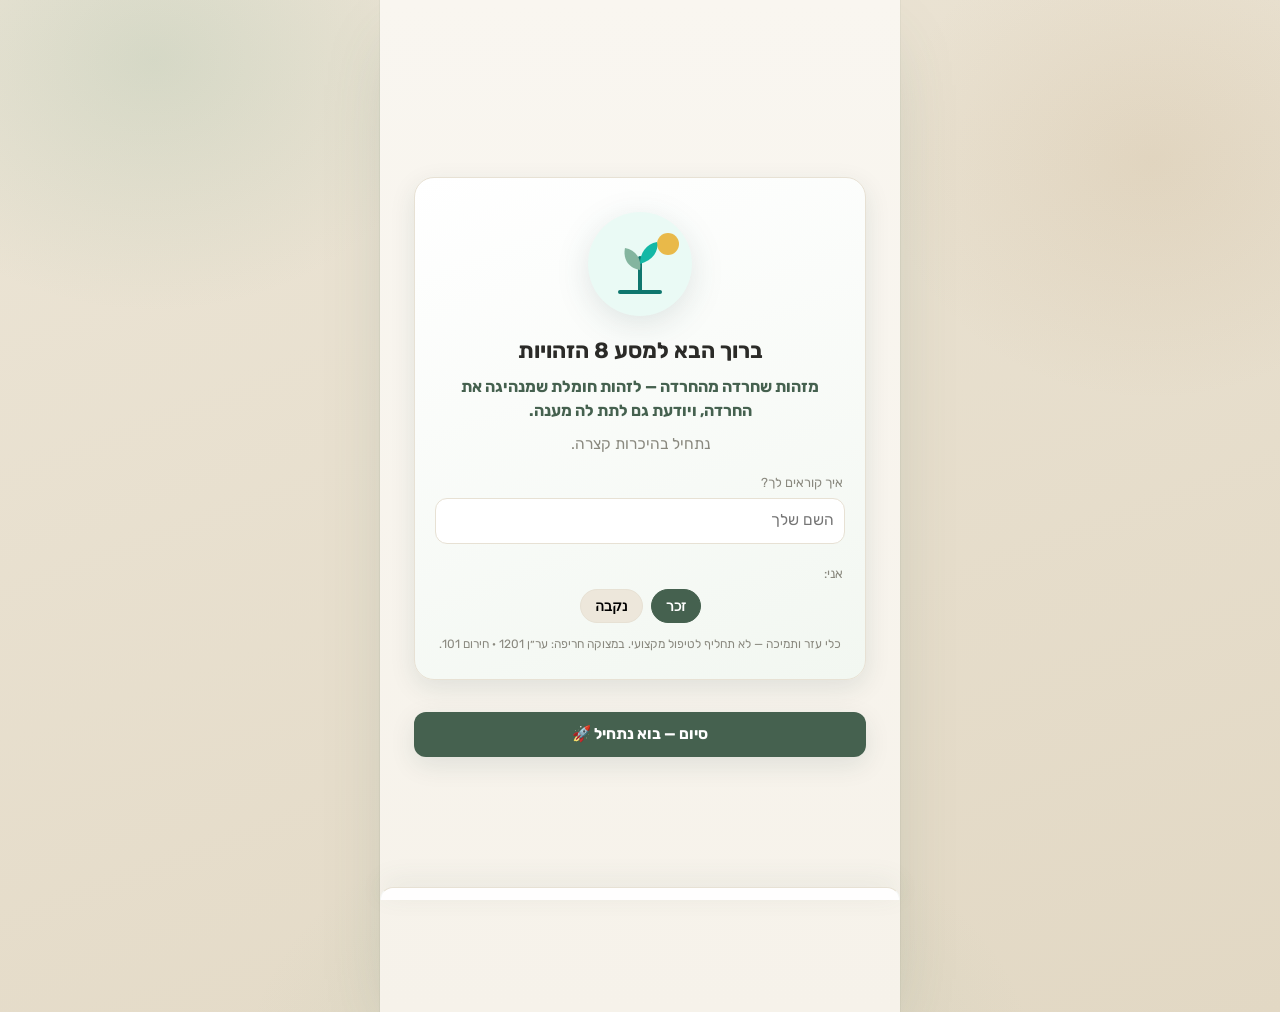
==== commit 1fc50a60: "שינוי שם ל"מסע 8 הזהויות" + הסרת כפתור "רגע קשה" - שם האפליקציה שונה בכל מקום מ"מסע 8 השבועות" ל"מסע" ====
--- a/index.html
+++ b/index.html
@@ -4,7 +4,7 @@
   <meta charset="utf-8">
   <meta name="viewport" content="width=device-width, initial-scale=1, viewport-fit=cover">
   <meta name="theme-color" content="#45614F">
-  <title>מסע 8 השבועות</title>
+  <title>מסע 8 הזהויות</title>
   <link rel="manifest" href="manifest.webmanifest">
   <link rel="preconnect" href="https://fonts.googleapis.com">
   <link rel="preconnect" href="https://fonts.gstatic.com" crossorigin>
--- a/styles.css
+++ b/styles.css
@@ -28,6 +28,23 @@
 .benefit-line,.identity-then p,.lead-line b{font-family:var(--font-head);letter-spacing:-.005em}
 body{min-height:100vh}
 .view{max-width:520px;margin:0 auto;padding:16px 16px 96px}
+/* דסקטופ — קנבס רגוע מעוצב במקום שוליים ריקים; האפליקציה כפאנל ממורכז */
+@media (min-width:760px){
+  body{background:
+    radial-gradient(38% 40% at 12% 6%, rgba(126,169,140,.20), transparent 62%),
+    radial-gradient(34% 38% at 90% 16%, rgba(176,138,87,.13), transparent 62%),
+    radial-gradient(52% 46% at 50% 106%, rgba(126,169,140,.15), transparent 60%),
+    linear-gradient(160deg,#ece5d6,#e2d8c4)}
+  .view{background:linear-gradient(180deg,#f9f6f0,#f6f2ea);min-height:100vh;
+    box-shadow:0 0 0 1px rgba(69,97,79,.05), 0 26px 70px -24px rgba(69,97,79,.28)}
+  .bottom-nav{border-radius:22px 22px 0 0;box-shadow:0 -6px 26px rgba(69,97,79,.10);
+    border-inline:1px solid rgba(69,97,79,.05)}
+  :root[data-theme="dark"] body{background:
+    radial-gradient(38% 40% at 12% 6%, rgba(126,169,140,.10), transparent 62%),
+    radial-gradient(52% 46% at 50% 106%, rgba(126,169,140,.08), transparent 60%),
+    linear-gradient(160deg,#12160f,#0e120c)}
+  :root[data-theme="dark"] .view{background:linear-gradient(180deg,#1e241d,#1b201c)}
+}
 
 /* כותרת עליונה */
 .topbar{display:flex;align-items:center;gap:12px;padding:8px 2px 16px}
@@ -46,9 +63,20 @@
 .link-btn{background:none;border:none;color:var(--teal);font-weight:700;font-size:14px}
 
 /* אווטר */
-.avatar-card{text-align:center;background:linear-gradient(160deg,#ffffff,#f2f7f1)}
+.avatar-card{text-align:center;background:linear-gradient(160deg,#ffffff,#f2f7f1);overflow:hidden}
+/* חריץ תמונה — כריכת הבית (img/hero.jpg). ללא תמונה: מוצג גרדיאנט מרווה */
+.avatar-cover{aspect-ratio:3/2;margin:-16px -16px 10px;border-radius:19px 19px 0 0;
+  background-image:url('img/hero.jpg'),linear-gradient(160deg,#8fb69c,#6e8c7d);
+  background-size:contain,cover;background-position:center,center;background-repeat:no-repeat}
 .avatar-wrap{display:flex;justify-content:center}
 .avatar-svg{width:210px;height:250px}
+/* אווטר-צילום — הצמח בכפות הידיים; מתחלף לפי ההתקדמות */
+.avatar-photo-wrap{width:100%;display:flex;justify-content:center}
+.avatar-photo{display:block;width:100%;max-width:270px;aspect-ratio:1/1;height:auto;object-fit:contain;
+  filter:drop-shadow(0 10px 22px rgba(69,97,79,.14))}
+.avatar-photo-fallback{display:none}
+.avatar-photo-wrap.noimg .avatar-photo{display:none}
+.avatar-photo-wrap.noimg .avatar-photo-fallback{display:block}
 .charge-row{display:flex;align-items:center;gap:10px;margin:6px 8px 4px}
 .charge-bar{flex:1;height:12px;background:var(--bg2);border-radius:99px;overflow:hidden}
 .charge-fill{height:100%;background:linear-gradient(90deg,var(--sage),var(--teal-2),var(--teal));
@@ -112,7 +140,9 @@
 .ch-arrow{font-size:26px;color:var(--subtle)}
 
 /* השאלה המרכזית במפת המסע */
-.central-q-card{text-align:center;background:linear-gradient(160deg,#45614f,#33493c);color:#fff}
+.central-q-card{text-align:center;color:#fff;overflow:hidden;
+  background-image:linear-gradient(160deg,rgba(69,97,79,.80),rgba(51,73,60,.90)),url('img/question.jpg'),linear-gradient(160deg,#45614f,#33493c);
+  background-size:cover,cover,cover;background-position:center,center,center;background-repeat:no-repeat}
 .central-q-label{font-size:12px;opacity:.85;letter-spacing:.02em;margin-bottom:6px}
 .central-q-text{font-size:20px;font-weight:800;line-height:1.4}
 .central-q-sub{font-size:13px;opacity:.9;margin-top:8px;line-height:1.5}
@@ -495,9 +525,10 @@
 .del-topic{color:var(--accent)}
 
 /* ניווט תחתון */
-.bottom-nav{position:fixed;bottom:0;left:0;right:0;background:rgba(255,255,255,.92);
+.bottom-nav{position:fixed;bottom:0;left:50%;right:auto;transform:translateX(-50%);
+  width:100%;max-width:520px;background:rgba(255,255,255,.92);
   backdrop-filter:blur(10px);border-top:1px solid var(--line);display:flex;
-  max-width:520px;margin:0 auto;padding:6px 4px calc(6px + env(safe-area-inset-bottom))}
+  padding:6px 4px calc(6px + env(safe-area-inset-bottom))}
 .nav-btn{flex:1;background:none;border:none;display:flex;flex-direction:column;align-items:center;
   gap:2px;padding:6px 2px;color:var(--subtle);font:inherit;font-size:11px;font-weight:600;cursor:pointer}
 .nav-btn.active{color:var(--teal)}
@@ -647,8 +678,12 @@
   border-radius:999px;padding:11px 16px;font:inherit;font-weight:800;font-size:14px;
   box-shadow:0 8px 22px rgba(200,90,63,.4);cursor:pointer}
 .sos-fab:active{transform:scale(.95)}
-.sos-overlay{position:fixed;inset:0;z-index:210;background:linear-gradient(180deg,#0b3b37,#072a27);
-  color:#eafaf6;display:flex;align-items:flex-start;justify-content:center;overflow-y:auto;padding:56px 20px 40px}
+/* במסך רחב — יישור הכפתור לעמודת התוכן (520px ממורכזת) */
+@media (min-width:552px){ .sos-fab{inset-inline-end:auto;left:calc(50% - 246px);right:auto} }
+.sos-overlay{position:fixed;inset:0;z-index:210;color:#eafaf6;
+  background-image:linear-gradient(180deg,rgba(38,59,46,.88),rgba(20,35,28,.94)),url('img/sos.jpg'),linear-gradient(180deg,#2c4636,#182a20);
+  background-size:cover,cover,cover;background-position:center,center,center;background-repeat:no-repeat;
+  display:flex;align-items:flex-start;justify-content:center;overflow-y:auto;padding:56px 20px 40px}
 .sos-inner{max-width:460px;width:100%;text-align:center}
 .sos-close{position:absolute;top:16px;right:16px;background:rgba(255,255,255,.14);border:none;color:#fff;
   width:40px;height:40px;border-radius:12px;font-size:18px;cursor:pointer}
@@ -725,8 +760,119 @@
   .onb-art svg,.streak-chip{animation:none}
 }
 
+/* ============ מפת החלקים / הדמות שלי ============ */
+.self-hero{text-align:center}
+.self-balance{display:flex;align-items:flex-end;justify-content:center;gap:18px;height:150px;margin:10px 0 4px}
+.pm-col{display:flex;flex-direction:column;align-items:center;justify-content:flex-end}
+.pm-bar{width:50px;border-radius:12px 12px 6px 6px;color:#fff;font-size:11px;font-weight:700;padding-top:7px;transition:height .5s ease}
+.pm-bar-res{background:linear-gradient(180deg,var(--teal-2),var(--sage))}
+.pm-bar-suf{background:linear-gradient(180deg,#9fb0bf,#b9c4cd)}
+.pm-col-lbl{font-size:12px;font-weight:800;margin-top:7px}
+.cl-res{color:var(--teal)}.cl-suf{color:#6f7f8d}
+.pm-fulcrum{display:flex;flex-direction:column;align-items:center;justify-content:flex-end}
+.pm-held{background:#f3ede1;border:1px solid var(--line);border-radius:12px;padding:8px 10px;text-align:center;font-size:12px;font-weight:800;color:#8a6b46;line-height:1.3}
+.pm-held small{display:block;font-weight:500;color:#a9a89d;font-size:10px;margin-top:2px}
+.pm-held-empty{color:#a9a89d;font-weight:700}
+.self-note{background:linear-gradient(160deg,#f4efe4,#efe7d8);border:1px solid var(--line);border-radius:14px;padding:11px 13px;font-size:13px;line-height:1.6;color:#6b5a3f;margin-top:6px}
+.self-note b{color:var(--ink)}
+.pm-side-title{display:flex;align-items:center;gap:8px;font-weight:800;font-size:15px;margin-bottom:10px}
+.pm-side-title.st-res{color:var(--teal)}.pm-side-title.st-suf{color:#5a6a78}
+.pm-count{background:var(--bg2);border:1px solid var(--line);border-radius:99px;padding:1px 9px;font-size:12px;color:var(--subtle)}
+.pm-group-lbl{font-size:11.5px;font-weight:800;color:var(--subtle);margin-bottom:8px;display:flex;align-items:center;gap:7px}
+.pm-chips{display:flex;flex-wrap:wrap;gap:8px}
+.pm-chip{display:inline-flex;align-items:center;gap:6px;border-radius:12px;padding:7px 11px;font-size:12px;font-weight:500;line-height:1.3;max-width:100%}
+.pm-chip b{font-weight:800}
+.pm-res{background:#eef3ec;border:1px solid #dbe7dd;color:#33493c}
+.pm-suf{background:#eef1f4;border:1px solid #dfe4e9;color:#4a5a68}
+.pm-held-chip{background:#f6efe2;border:1px solid #ecdcc0;color:#8a6b46;gap:8px}
+[data-theme="dark"] .pm-res{background:#20281f;border-color:#33402d;color:#cfe0d3}
+[data-theme="dark"] .pm-suf{background:#1f242a;border-color:#333c45;color:#c3ccd4}
+[data-theme="dark"] .pm-held,[data-theme="dark"] .pm-held-chip{background:#2a241a;border-color:#48412f;color:#d8b98a}
+[data-theme="dark"] .self-note{background:#241f16;border-color:#48412f;color:#d8b98a}
+/* מגמת הרגש + שתי העמודות */
+.self-hero .hero-cap{font-size:12px;margin-top:2px}
+.emo-trend{display:flex;align-items:center;justify-content:center;gap:7px;margin:10px 0 2px;font-weight:800;font-size:16px;color:var(--teal)}
+.emo-trend .old{color:#b9c4cd;text-decoration:line-through}
+.emo-trend .ar{color:var(--teal-2)}
+.emo-sub{font-size:11.5px;text-align:center}
+.dash-cols{display:grid;grid-template-columns:1fr 1fr;gap:10px;margin-bottom:14px}
+.dash-side{border-radius:16px;padding:12px 11px;border:1px solid var(--line)}
+.d-partside{background:#eef1f4}
+.d-parentside{background:#eef3ec}
+[data-theme="dark"] .d-partside{background:#1f242a}
+[data-theme="dark"] .d-parentside{background:#20281f}
+.dash-head{font-size:13px;font-weight:800;text-align:center;padding-bottom:8px;margin-bottom:10px;border-bottom:1px solid rgba(0,0,0,.06)}
+.dh-part{color:#5a6a78}.dh-parent{color:var(--teal)}
+[data-theme="dark"] .dh-part{color:#aebccb}
+.dblk{margin-bottom:10px}
+.dblk-lbl{font-size:10px;font-weight:800;color:var(--subtle);margin-bottom:5px;display:flex;align-items:center;gap:6px}
+.dblk-ans{color:#5c9a6e;font-weight:800}
+.dblk-sub{font-size:9.5px;font-weight:700;color:#a9a89d;margin:6px 0 4px}
+.dmini{display:flex;flex-wrap:wrap;gap:5px}
+.dchip{font-size:10.5px;font-weight:600;line-height:1.25;border-radius:8px;padding:4px 8px;background:#fff}
+.d-part{border:1px solid #dfe4e9;color:#4a5a68}
+.d-parent{border:1px solid #dbe7dd;color:#33493c}
+[data-theme="dark"] .dchip{background:#141a15}
+[data-theme="dark"] .d-part{border-color:#333c45;color:#c3ccd4}
+[data-theme="dark"] .d-parent{border-color:#33402d;color:#cfe0d3}
+.belief{font-size:11.5px;font-weight:700;line-height:1.35;border-radius:9px;padding:7px 9px;background:#fff}
+.b-part{border:1px solid #dfe4e9;color:#3f4d5a}
+.b-parent{border:1px solid #dbe7dd;color:#33493c}
+[data-theme="dark"] .belief{background:#141a15}
+/* שלושת החלקים בנפש (פרק 1) */
+.parts-cards{display:flex;flex-direction:column;gap:9px;margin:8px 0 14px}
+.part-info{border-radius:13px;padding:11px 13px;border:1px solid var(--line)}
+.part-info .pi-h{font-weight:800;font-size:13.5px;margin-bottom:3px}
+.part-info p{margin:0;font-size:12.5px;line-height:1.5;color:var(--subtle)}
+.part-info.exile{background:#f6efe2;border-color:#ecdcc0}
+.part-info.manager{background:#eef1f4;border-color:#dfe4e9}
+.part-info.fire{background:#f7eeec;border-color:#eeddd7}
+[data-theme="dark"] .part-info.exile{background:#2a241a;border-color:#48412f}
+[data-theme="dark"] .part-info.manager{background:#1f242a;border-color:#333c45}
+[data-theme="dark"] .part-info.fire{background:#2a1f1c;border-color:#4a352f}
+
+/* רצף — "מה שכבר כתבת" קופץ כאופציה */
+.prior-block{background:#f3ede1;border:1px dashed #e0d4bd;border-radius:11px;padding:9px 11px;margin:6px 0 8px}
+.prior-t{font-size:11px;font-weight:800;color:#8a6b46;margin-bottom:6px}
+[data-theme="dark"] .prior-block{background:#241f16;border-color:#48412f}
+[data-theme="dark"] .prior-t{color:#d8b98a}
+
+/* דיקנס — מחיר ההישארות (בתוך הגדרת המטרה) */
+.dickens-block{background:#f4f1ea;border:1px solid var(--line);border-radius:13px;padding:11px 12px;margin:8px 0 10px}
+.dickens-title{font-weight:800;font-size:13px;color:#8a6b46;margin-bottom:8px}
+[data-theme="dark"] .dickens-block{background:#241f16;border-color:#48412f}
+[data-theme="dark"] .dickens-title{color:#d8b98a}
+
+/* דוגמאות מקובצות לפי סוג חרדה */
+.ex-group{margin-bottom:8px}
+.ex-group-t{display:block;font-size:10px;font-weight:800;color:var(--gold);margin:4px 0 4px}
+
+/* עוגן רגשי — "איך הרגש עכשיו?" */
+.after-emo{background:#eef3ec;border:1px solid #dbe7dd;border-radius:12px;padding:11px 13px;margin:14px 0}
+[data-theme="dark"] .after-emo{background:#20281f;border-color:#33402d}
+
+/* כלי החלפת אמונות (שבוע 6) */
+.bs-now{background:#eef1f4;border:1px solid #dfe4e9;border-radius:13px;padding:12px 13px;margin-bottom:8px}
+.bs-now .bs-h{font-weight:800;font-size:13px;color:#5a6a78;margin-bottom:8px}
+.bs-arrow{text-align:center;color:var(--gold);font-weight:800;font-size:13px;margin:8px 0}
+.bs-tool{background:#eef3ec;border:1px solid #dbe7dd;border-radius:12px;padding:11px 12px;margin-bottom:9px}
+.bs-tool .mini-label{color:#33493c}
+[data-theme="dark"] .bs-now{background:#1f242a;border-color:#333c45}
+[data-theme="dark"] .bs-now .bs-h{color:#aebccb}
+[data-theme="dark"] .bs-tool{background:#20281f;border-color:#33402d}
+
 /* ============ כלי הגדרת מטרה ============ */
 .goal-note{line-height:1.6;margin-bottom:12px}
+/* חוט מאחד — הרגש שסביבו סובב כל התהליך */
+.emotion-thread{background:linear-gradient(160deg,#eef3ec,#e6efe4);border:1px solid var(--line);
+  border-radius:14px;padding:11px 14px;margin:2px 0 16px;font-size:14px;line-height:1.5;color:var(--teal)}
+.emotion-thread b{color:var(--ink)}
+[data-theme="dark"] .emotion-thread{background:#20281f;border-color:#33402d}
+/* מקטעי הכלי כשהם מוטמעים בתוך פרק */
+.goal-inline .goal-section{margin:0 0 22px;padding-bottom:16px;border-bottom:1px solid var(--line)}
+.goal-inline .goal-section:last-of-type{border-bottom:none}
+.goal-inline .goal-section h4{font-size:15.5px;margin:0 0 8px}
+.goal-field.emotion-pick{background:var(--bg2);border:1px solid var(--line);border-radius:14px;padding:12px 13px}
 .goal-field{margin-bottom:12px}
 .goal-field .mini-label{display:block;font-weight:700;font-size:13.5px;margin-bottom:6px;line-height:1.5}
 .goal-field .ta{min-height:64px}
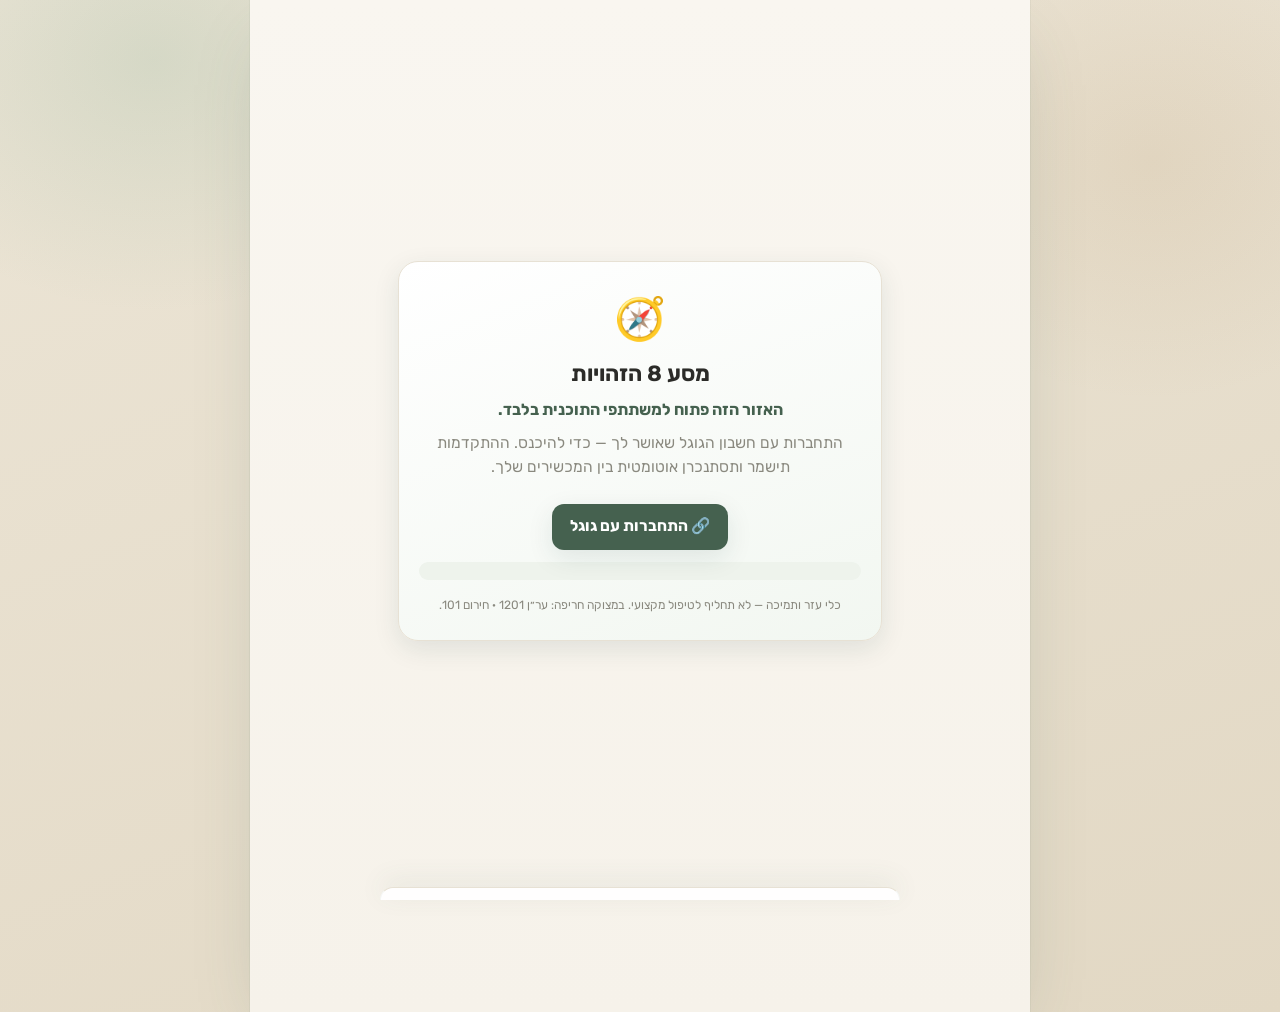
==== commit 713825b2: "לשוניות מדיטציה חדשות (3/4/5/7/8) + רענון אוטומטי לגרסה חדשה נוספו לשוניות תהליך מודרך שבהן תתווסף מ" ====
--- a/index.html
+++ b/index.html
@@ -17,8 +17,26 @@
   <script type="module" src="js/app.js"></script>
   <script>
     if ("serviceWorker" in navigator) {
-      window.addEventListener("load", () =>
-        navigator.serviceWorker.register("sw.js").catch(() => {}));
+      // כשגרסה חדשה של ה-Service Worker משתלטת — רענון אוטומטי פעם אחת,
+      // כדי שהעדכון יופיע מיד בלי צורך לרענן פעמיים. (רק כשכבר יש גרסה פעילה —
+      // לא בהתקנה הראשונה.)
+      let swReloading = false;
+      if (navigator.serviceWorker.controller) {
+        navigator.serviceWorker.addEventListener("controllerchange", () => {
+          if (swReloading) return;
+          swReloading = true;
+          location.reload();
+        });
+      }
+      window.addEventListener("load", () => {
+        navigator.serviceWorker.register("sw.js").then(reg => {
+          reg.update(); // בדיקת עדכון יזומה בכל טעינה
+          // בחזרה לאפליקציה — לבדוק אם יצאה גרסה חדשה
+          document.addEventListener("visibilitychange", () => {
+            if (document.visibilityState === "visible") reg.update();
+          });
+        }).catch(() => {});
+      });
     }
   </script>
 </body>
--- a/styles.css
+++ b/styles.css
@@ -49,6 +49,7 @@
 /* כותרת עליונה */
 .topbar{display:flex;align-items:center;gap:12px;padding:8px 2px 16px}
 .greeting{font-size:22px;font-weight:800}
+.home-slogan{font-family:var(--font-head);font-weight:700;font-size:16px;color:var(--teal);margin:3px 0 1px}
 .subtle{color:var(--subtle);font-size:14px}
 .chapter-head{align-items:center}
 .back-btn,.link-btn{cursor:pointer}
@@ -221,7 +222,7 @@
 
 /* תתי-כלים בשבוע 1 */
 .subtool-tabs{display:flex;gap:6px;margin-bottom:14px;background:var(--bg2);padding:4px;border-radius:12px}
-.subtool-tab{flex:1;background:none;border:none;border-radius:9px;padding:8px 4px;font:inherit;
+.subtool-tab{flex:1;background:none;border:none;border-radius:9px;padding:8px 4px;font:inherit;font-size:12.5px;line-height:1.2;
   font-size:13px;font-weight:700;color:var(--subtle);cursor:pointer}
 .subtool-tab.on{background:#fff;color:var(--teal);box-shadow:var(--shadow)}
 /* מתג דו-שלבי (חלק א / חלק ב) */
@@ -323,6 +324,8 @@
 .q-text{font-size:13.5px;font-weight:700;line-height:1.45}
 .q-hint{font-size:12px;color:var(--subtle);line-height:1.5;margin-top:4px}
 .reframe-a .ta{margin-bottom:0;min-height:80px;height:100%}
+.rf-namepick{margin-bottom:10px}
+.rf-namepick .target-line{margin:8px 0 0}
 @media (max-width:560px){
   .reframe-row{grid-template-columns:1fr}
 }
@@ -432,6 +435,12 @@
   font-weight:800;display:grid;place-items:center;font-size:13px}
 .rung-desc{margin-bottom:0;flex:1;min-width:0}
 .rung-del{flex-shrink:0;background:none;border:none;color:var(--accent);cursor:pointer;font-size:14px}
+.rung-simple .rung-head{margin-bottom:0}
+.rung-move{display:flex;flex-direction:column;gap:1px;flex-shrink:0}
+.rung-move button{background:none;border:1px solid var(--line);border-radius:6px;color:var(--teal);cursor:pointer;
+  font-size:10px;line-height:1;padding:2px 5px}
+.rung-move button:disabled{opacity:.3;cursor:default}
+.rung-move button:not(:disabled):hover{background:var(--sage)}
 .rung-scores{display:flex;flex-wrap:wrap;align-items:center;gap:10px}
 .rung-scores label{font-size:11.5px;color:var(--subtle);font-weight:700;display:flex;flex-direction:column;gap:3px}
 .rung-score{width:64px;border:1px solid var(--line);border-radius:8px;padding:6px;font:inherit;text-align:center}
@@ -488,9 +497,9 @@
 .tool-tab{white-space:nowrap;background:var(--card);border:1px solid var(--line);border-radius:99px;
   padding:8px 14px;font:inherit;font-size:13px;font-weight:600;cursor:pointer}
 .tool-tab.on{background:var(--teal);color:#fff;border-color:var(--teal)}
-.chat{display:flex;flex-direction:column;gap:10px;min-height:46vh;max-height:56vh;overflow-y:auto;
+.chat{display:flex;flex-direction:column;gap:10px;min-height:20vh;max-height:56vh;overflow-y:auto;
   padding:6px;margin-bottom:10px}
-.chat-empty{text-align:center;color:var(--ink);margin:auto;line-height:2}
+.chat-empty{text-align:center;color:var(--subtle);line-height:1.9;padding:22px 16px 8px;font-size:14.5px}
 .bubble{max-width:82%;padding:11px 14px;border-radius:16px;line-height:1.55;font-size:15px;
   white-space:pre-wrap;word-break:break-word}
 .bubble.user{align-self:flex-start;background:var(--teal);color:#fff;border-bottom-right-radius:4px}
@@ -795,6 +804,12 @@
 .emo-trend .old{color:#b9c4cd;text-decoration:line-through}
 .emo-trend .ar{color:var(--teal-2)}
 .emo-sub{font-size:11.5px;text-align:center}
+.emo-pos{color:#1f9d63}
+.emo-pos .ar{color:#4bbd85}
+.emo-link{display:inline-flex;width:fit-content;margin-inline:auto;border:1px solid #c7ebd7;background:#f2fbf6;border-radius:14px;padding:7px 14px;cursor:pointer;transition:background .15s,box-shadow .15s;font-family:inherit}
+.emo-link:hover{background:#e6f7ef;box-shadow:0 2px 10px rgba(31,157,99,.14)}
+.emo-link:active{transform:translateY(1px)}
+.emo-go{font-size:11.5px;font-weight:700;color:#2bab74;opacity:.9}
 .dash-cols{display:grid;grid-template-columns:1fr 1fr;gap:10px;margin-bottom:14px}
 .dash-side{border-radius:16px;padding:12px 11px;border:1px solid var(--line)}
 .d-partside{background:#eef1f4}
@@ -809,8 +824,48 @@
 .dblk-ans{color:#5c9a6e;font-weight:800}
 .dblk-sub{font-size:9.5px;font-weight:700;color:#a9a89d;margin:6px 0 4px}
 .dmini{display:flex;flex-wrap:wrap;gap:5px}
-.dchip{font-size:10.5px;font-weight:600;line-height:1.25;border-radius:8px;padding:4px 8px;background:#fff}
+.dchip{font-size:11.5px;font-weight:600;line-height:1.3;border-radius:8px;padding:4px 8px;background:#fff}
 .d-part{border:1px solid #dfe4e9;color:#4a5a68}
+.dchip-done{border-color:#8fbf9e !important;background:#eef7f0}
+.belief.dchip-done{border-color:#8fbf9e !important;background:#eef7f0}
+[data-theme="dark"] .dchip-done{background:#17281c;border-color:#3c6349 !important}
+.tick{display:inline-block;color:#2f8a5a;font-weight:800;margin-inline-end:3px}
+[data-theme="dark"] .tick{color:#57b083}
+.dash-legend{font-size:11px;color:var(--muted,#6a8189);text-align:center;margin:4px 0 10px;line-height:1.6}
+/* ===== מבנה זוגי: כל פריט כאב מול המענה שלו ===== */
+.pair-map{display:flex;flex-direction:column;gap:12px}
+.pair-head{display:flex;gap:8px;font-weight:800;font-size:12.5px}
+.pair-head .ph-part{flex-basis:42%;text-align:center;padding:7px;border-radius:9px;background:#eef1f4;color:#5a6a78}
+.pair-head .ph-res{flex:1;text-align:center;padding:7px;border-radius:9px;background:#e4f1e8;color:#2c6644}
+[data-theme="dark"] .pair-head .ph-part{background:#1f242a;color:#c3ccd4}
+[data-theme="dark"] .pair-head .ph-res{background:#1c3228;color:#cfe0d3}
+.pair-cat{border:1px solid var(--line);border-radius:14px;overflow:hidden;background:var(--card)}
+.pair-cat-h{display:flex;gap:8px;padding:6px 10px;background:var(--bg2);font-size:11px;font-weight:700;color:var(--muted,#6a8189)}
+.pair-cat-h .pc-pain{flex-basis:42%}
+.pair-cat-h .pc-res{flex:1}
+.pair-row{display:flex;gap:8px;align-items:center;padding:8px 10px;border-top:1px solid var(--line)}
+.pair-row.done{background:#f4faf5}
+[data-theme="dark"] .pair-row.done{background:#141f16}
+.pair-pain{flex-basis:42%;display:flex;flex-wrap:wrap;gap:4px}
+.pair-arrow{flex-shrink:0;color:#2f8a5a;font-weight:800;font-size:14px}
+.pair-row.todo .pair-arrow{color:#c8a24a}
+.pair-res{flex:1;display:flex;flex-wrap:wrap;gap:4px}
+.pair-wait{font-size:10.5px;font-weight:600;color:#b8791a;background:#f7edd7;border-radius:8px;padding:3px 8px}
+[data-theme="dark"] .pair-wait{color:#e0b96d;background:#332a17}
+.pair-none{font-size:10.5px;font-weight:600;color:#2f8a5a}
+.pair-dash{color:var(--subtle);font-size:13px}
+.dash-extra{display:flex;flex-direction:column;gap:10px;margin-top:12px}
+.res-block{border:1px solid #dbe7dd;border-radius:14px;padding:9px 11px;background:#f4faf5}
+[data-theme="dark"] .res-block{border-color:#33402d;background:#141f16}
+.res-block-h{font-weight:800;font-size:12px;color:#2c6644;margin-bottom:6px}
+[data-theme="dark"] .res-block-h{color:#82cea3}
+/* ===== דסקטופ: רק מרחיבים את העמודה — הכאב תמיד מימין, המענה תמיד משמאל ===== */
+@media (min-width:900px){
+  body[data-route="home"] .view,
+  body[data-route="self"] .view{max-width:780px}
+  body[data-route="home"] .self-hero{max-width:560px;margin-inline:auto}
+  .dash-extra{display:grid;grid-template-columns:1fr 1fr;gap:12px}
+}
 .d-parent{border:1px solid #dbe7dd;color:#33493c}
 [data-theme="dark"] .dchip{background:#141a15}
 [data-theme="dark"] .d-part{border-color:#333c45;color:#c3ccd4}
@@ -850,6 +905,21 @@
 /* עוגן רגשי — "איך הרגש עכשיו?" */
 .after-emo{background:#eef3ec;border:1px solid #dbe7dd;border-radius:12px;padding:11px 13px;margin:14px 0}
 [data-theme="dark"] .after-emo{background:#20281f;border-color:#33402d}
+
+/* דירוג ממורכז (רגש חלופי / חמלה עצמית) */
+.mini-label.center{text-align:center}
+.rating-center{max-width:320px;margin:0 auto 10px}
+.center-btn{display:block;margin:0 auto}
+.alt-pos-rate{margin-top:10px;padding-top:10px;border-top:1px dashed var(--line);text-align:center}
+
+/* מה אני מרגיש/ה עכשיו — תחושות חיוביות אחרי רגיעה */
+.calm-sense{background:#eef3f2;border:1px solid #d7e6e2;border-radius:12px;padding:12px 13px;margin:14px 0;text-align:center}
+[data-theme="dark"] .calm-sense{background:#1c2622;border-color:#2f4139}
+.calm-sense .chip-row.center-row{justify-content:center}
+.cs-chip.on{background:var(--teal);color:#fff;border-color:var(--teal)}
+.cs-other-row{display:flex;gap:8px;justify-content:center;align-items:center;margin-top:9px;max-width:340px;margin-inline:auto}
+.cs-other-row .cs-other-inp{flex:1}
+.cs-other-row .btn{white-space:nowrap;padding:8px 14px}
 
 /* כלי החלפת אמונות (שבוע 6) */
 .bs-now{background:#eef1f4;border:1px solid #dfe4e9;border-radius:13px;padding:12px 13px;margin-bottom:8px}
@@ -939,3 +1009,101 @@
 .ha-mouth-sad,.ha-mouth-happy{fill:none;stroke:#7a5a48;stroke-width:3;stroke-linecap:round;transition:opacity .5s ease}
 .ha-mouth-happy{opacity:0}
 .heal-avatar-wrap .identity-close{margin-top:4px}
+
+/* ===== שבוע 7 — שרשרת חשיפות מאוחדת ===== */
+.exp-picker{margin-bottom:10px}
+.exp-picker .prior-t{font-size:12.5px;color:var(--subtle);font-weight:700;margin-bottom:6px}
+.chip.prep-sel.on,.chip.after-sel.on{background:var(--teal);color:#fff;border-color:var(--teal)}
+.chip.prep-add{border-style:dashed;color:var(--teal)}
+.exp-focus{display:flex;align-items:center;gap:8px;background:var(--sage);border-radius:10px;
+  padding:9px 12px;font-size:14px;margin:6px 0 12px;font-weight:600}
+.exp-del-item{margin-inline-start:auto;background:none;border:none;color:var(--accent);cursor:pointer;font-size:14px}
+.exp-sched-list{display:flex;flex-direction:column;gap:9px}
+.exp-sched-row{display:flex;align-items:center;gap:10px;border:1px solid var(--line);
+  border-radius:12px;padding:10px 12px;background:#fbfdfc;flex-wrap:wrap}
+[data-theme="dark"] .exp-sched-row{background:#0f1e20}
+.exp-sched-fear{flex:1;min-width:120px;font-weight:700;font-size:14px}
+.exp-sched-when{display:flex;gap:8px;align-items:center}
+.exp-sched-when .exp-day-sel{width:auto;margin:0}
+.exp-sched-when .exp-time-sel{width:auto;margin:0}
+.after-done-row{display:flex;align-items:center;gap:8px;font-size:14px;font-weight:600;
+  cursor:pointer;margin:8px 0;line-height:1.4}
+.after-done-row input{width:18px;height:18px;accent-color:var(--teal);flex-shrink:0}
+
+/* קטגוריית חשיפות בדשבורד */
+.exp-dash{border:1px solid #e6d6c1;background:#fdf8f1}
+[data-theme="dark"] .exp-dash{background:#241f18;border-color:#3d3426}
+.exp-dash-head{font-weight:800;font-size:14.5px;color:#b06a2c;margin-bottom:10px;text-align:center}
+[data-theme="dark"] .exp-dash-head{color:#e0a866}
+.exp-dash-list{display:flex;flex-direction:column;gap:8px}
+.exp-dash-item{border:1px solid #eaddcb;border-radius:11px;padding:9px 11px;background:#fffdfa}
+.contract-dash .contract-row{padding:9px 0;border-bottom:1px solid var(--line)}
+.contract-dash .contract-row:last-child{border-bottom:none}
+.contract-dash .contract-q{font-weight:700;font-size:13.5px;color:var(--ink);margin-bottom:2px}
+.contract-dash .contract-a{font-size:14px;color:var(--subtle);line-height:1.55;white-space:pre-wrap}
+[data-theme="dark"] .exp-dash-item{background:#1c1812;border-color:#3d3426}
+.exp-dash-item.done{border-color:#bfe0cf;background:#f4fbf7}
+[data-theme="dark"] .exp-dash-item.done{background:#16241c;border-color:#2f4a39}
+.exp-dash-fear{font-weight:700;font-size:14px}
+.exp-dash-when{font-weight:600;color:var(--subtle);font-size:12.5px}
+.exp-dash-learned{font-size:12.5px;color:var(--subtle);margin-top:3px;line-height:1.5}
+
+/* עוגן היעד הרגשי — ממורכז בתחתית הדשבורד */
+.target-anchor{text-align:center;font-size:14px;color:#1f9d63;font-weight:700;
+  background:#f2fbf6;border:1px solid #c7ebd7;border-radius:14px;padding:10px 14px;margin:14px 0 4px}
+[data-theme="dark"] .target-anchor{background:#16241c;border-color:#2f4a39;color:#5cc98f}
+
+/* ===== עוגת ההצלחה בדשבורד ===== */
+.self-hero .chart-title{font-family:var(--font-head);font-weight:700;font-size:18px;color:var(--teal);text-align:center;margin:2px 0 6px}
+.success-chart{display:flex;flex-direction:column;align-items:center;gap:8px;margin:2px 0 6px}
+.donut{width:min(56vw,170px);height:min(56vw,170px)}
+.donut-track{stroke:var(--subtle);opacity:.26}
+.donut-arc{stroke:var(--teal);transition:stroke-dasharray .7s ease}
+.donut-pct{fill:var(--teal);font-family:var(--font-head);font-weight:800;font-size:27px;text-anchor:middle}
+.donut-cap{fill:var(--subtle);font-size:9.5px;font-weight:500;text-anchor:middle}
+.chart-legend{display:flex;flex-direction:column;gap:8px;width:100%;max-width:340px;margin-top:2px}
+.lg-row{display:flex;align-items:center;gap:10px;font-size:.94rem;color:var(--ink)}
+.lg-dot{width:14px;height:14px;border-radius:50%;flex-shrink:0}
+.lg-dot.lg-res{background:var(--teal)}
+.lg-dot.lg-pain{background:var(--subtle)}
+.lg-txt{flex:1;text-align:start}
+.lg-num{font-weight:800;font-variant-numeric:tabular-nums;color:var(--ink)}
+.chart-cap{font-size:.83rem;color:var(--subtle);text-align:center;line-height:1.5}
+.success-empty{font-size:.94rem;color:var(--subtle);text-align:center;max-width:34ch;line-height:1.65;padding:18px 0}
+
+/* ===== דשבורד שורה-מול-שורה (מזווג) ===== */
+.dash-grid{display:grid;grid-template-columns:1fr 1fr;gap:8px;margin-top:6px}
+.dg-head{font-family:var(--font-head);font-weight:800;font-size:14px;text-align:center;padding:7px 6px;border-radius:12px}
+.dg-head.dh-part{background:rgba(126,147,168,.14);color:#5a6a78}
+.dg-head.dh-parent{background:rgba(143,182,156,.20);color:var(--teal)}
+[data-theme="dark"] .dg-head.dh-part{color:#aebccb}
+.dg-cell{border-radius:14px;padding:9px 10px;border:1px solid var(--line)}
+.dg-cell.c-pain{background:#eef1f4}
+.dg-cell.c-res{background:#eef3ec}
+[data-theme="dark"] .dg-cell.c-pain{background:#1f242a;border-color:#333c45}
+[data-theme="dark"] .dg-cell.c-res{background:#20281f;border-color:#33402d}
+.dg-cell.dg-wide{grid-column:1 / -1;background:#eaf2ea}
+[data-theme="dark"] .dg-cell.dg-wide{background:#1d271c}
+.dg-lbl{font-size:11px;font-weight:800;color:var(--subtle);margin-bottom:6px}
+.d-empty{color:var(--subtle);opacity:.45;font-size:13px;padding:2px 0}
+.dchip.exp-done{opacity:.72}
+
+/* תג פרק־מקור על כל פריט בדשבורד */
+.dchip-wk{display:inline-block;margin-inline-start:6px;font-size:9.5px;font-weight:800;color:var(--subtle);background:rgba(0,0,0,.05);border-radius:6px;padding:1px 5px;vertical-align:middle}
+[data-theme="dark"] .dchip-wk{background:rgba(255,255,255,.08)}
+
+/* מחשבות שמורות בכלי החלפת אמונות (פרק 6) */
+.bs-saved{margin-top:14px;border-top:1px dashed var(--line);padding-top:12px}
+.bs-saved-h{font-weight:800;color:var(--teal);font-size:14px;margin-bottom:8px}
+.bs-saved-item{position:relative;background:var(--bg2);border:1px solid var(--line);border-radius:12px;padding:10px 30px 10px 12px;margin-bottom:8px}
+.bs-saved-old{font-size:13px;color:var(--subtle)}
+.bs-saved-new{font-size:14px;font-weight:700;margin-top:2px}
+.bs-saved-int{font-size:11px;color:var(--subtle);margin-top:3px}
+.bs-del{position:absolute;inset-inline-end:8px;top:8px;background:none;border:none;color:var(--subtle);font-size:15px;cursor:pointer;line-height:1}
+
+/* "מה עוד חסר" מתחת לעוגת ההצלחה */
+.chart-missing{width:100%;max-width:340px;background:var(--bg2);border:1px solid var(--line);border-radius:12px;padding:10px 14px;margin-top:2px}
+.chart-missing.done{text-align:center;color:var(--teal);font-weight:700}
+.cm-h{font-size:12.5px;font-weight:800;color:var(--subtle);margin-bottom:6px;text-align:center}
+.cm-list{margin:0;padding-inline-start:18px}
+.cm-list li{font-size:12.5px;margin-bottom:3px;color:var(--ink)}
